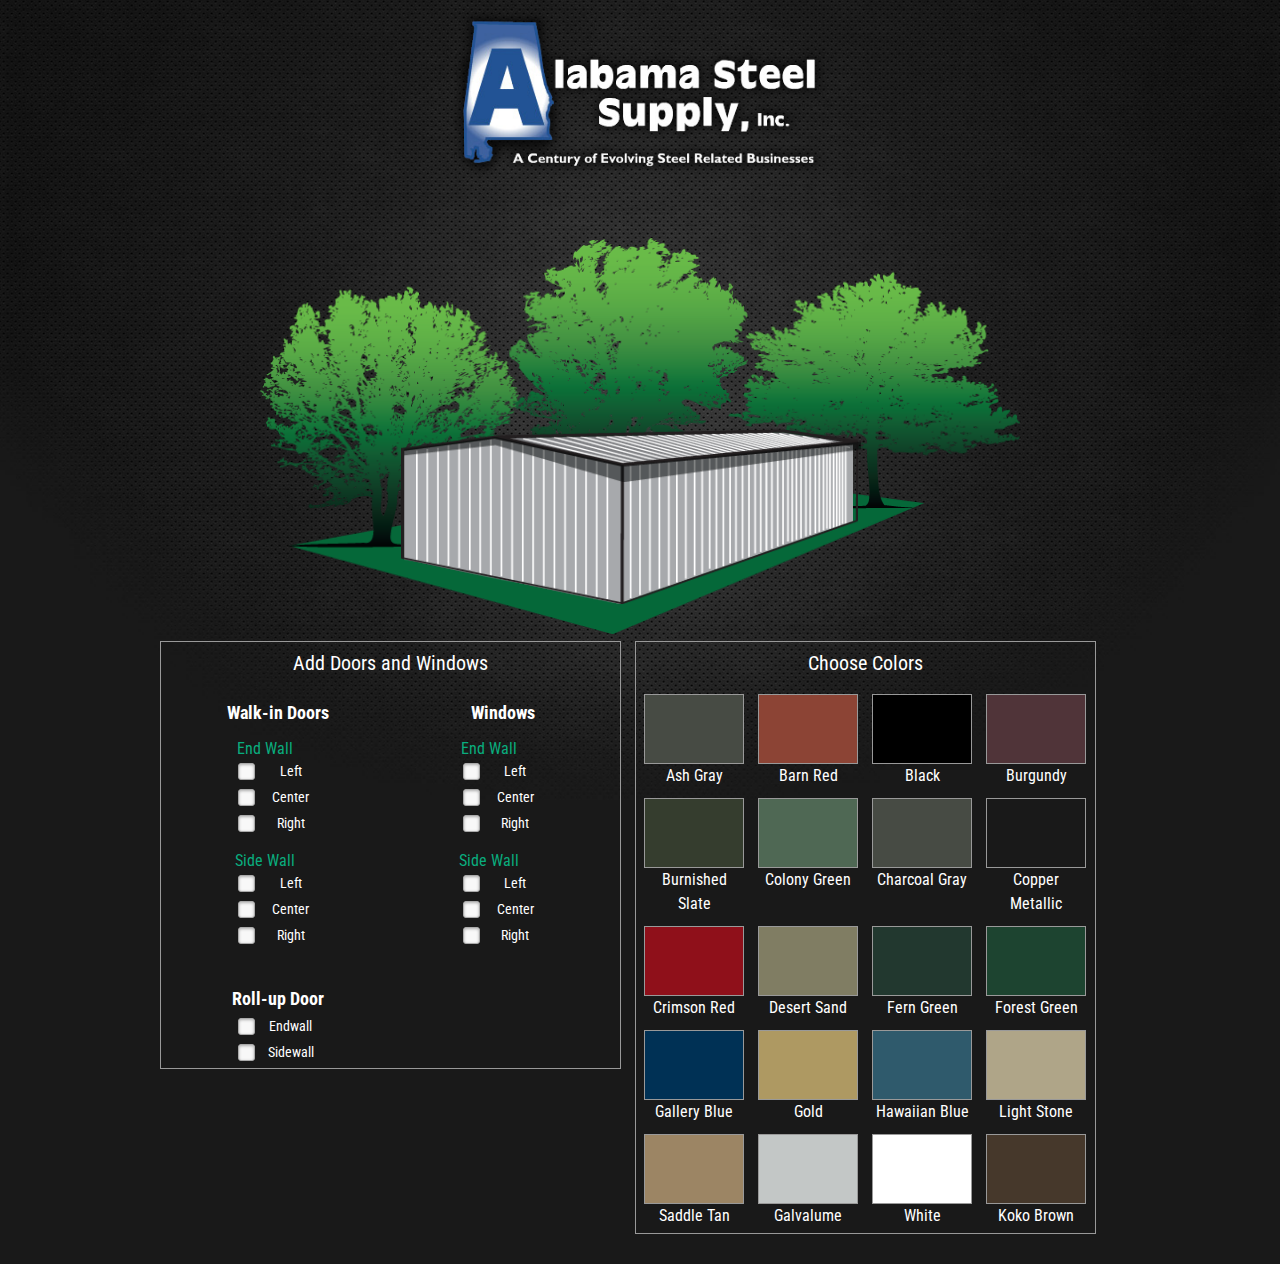
==== index.html @ 77bcf118 "color blocks added" ====
<!DOCTYPE html>
<html>
	<head>
		<meta charset="utf-8">
		<meta http-equiv="X-UA-Compatible" content="IE=edge">
		<title>Alabama Steel - Build Your Own</title>
		<meta name="description" content="">
		<meta name="viewport" content="width=device-width, initial-scale=1">
		<link rel="stylesheet" href="css/styles.css">
	</head>
	<body>

		<!-- Content -->
		<div class="al-steel-container">
			<div class="logo-lockup">
				<img src="img/al-steel-logo-trans.png"/>
			</div>
			<div class="building-container">
				<div class="forest-bg"><img src="img/trees_background.png"/></div>
				<div class="shed-box">
					<div class="float-item roof"><img src="img/roof/default-gray.png"/></div>
					<div class="float-item trim"><img src="img/trim/default-black.png"/></div>
					<div class="float-item texture"><img src="img/siding-texture.png"/></div>
					<div class="float-item siding"><img src="img/siding/default-gray.png"/></div>
					<div class="float-item shadow"><img src="img/shadow.png"/></div>
				</div>
				<!-- <div class="clear-fix"></div> -->
			</div>
		</div>
		<div class="options">

			<div class="split50 doors-windows" style="margin-right: 10px;">
				<h2>Add Doors and Windows</h2>

				<div class="split50">
					<h3>Walk-in Doors</h3>					
					<span>End Wall</span>
					<form action="#">
					  <p>
					    <input type="checkbox" id="walkin-end-left" />
					    <label for="walkin-end-left">Left</label>
					  </p>
					  <p>
					    <input type="checkbox" id="walkin-end-center" />
					    <label for="walkin-end-center">Center</label>
					  </p>
					  <p>
					    <input type="checkbox" id="walkin-end-right" />
					    <label for="walkin-end-right">Right</label>
					  </p>
					</form>

					<span>Side Wall</span>
					<form action="#">
					  <p>
					    <input type="checkbox" id="walkin-side-left" />
					    <label for="walkin-side-left">Left</label>
					  </p>
					  <p>
					    <input type="checkbox" id="walkin-side-left" />
					    <label for="walkin-side-left">Center</label>
					  </p>
					  <p>
					    <input type="checkbox" id="walkin-side-left" />
					    <label for="walkin-side-left">Right</label>
					  </p>
					</form>

					<br/>
					<h3>Roll-up Door</h3>
					<form action="#">
					  <p>
					    <input type="checkbox" id="rollup-end" />
					    <label for="rollup-end">Endwall</label>
					  </p>
					  <p>
					    <input type="checkbox" id="rollup-side" />
					    <label for="rollup-side">Sidewall</label>
					  </p>
					</form>
				</div>
				<div class="split50">
					<h3>Windows</h3>
					<span>End Wall</span>
					<form action="#">
					  <p>
					    <input type="checkbox" id="walkin-end-left" />
					    <label for="walkin-end-left">Left</label>
					  </p>
					  <p>
					    <input type="checkbox" id="walkin-end-center" />
					    <label for="walkin-end-center">Center</label>
					  </p>
					  <p>
					    <input type="checkbox" id="walkin-end-right" />
					    <label for="walkin-end-right">Right</label>
					  </p>
					</form>

					<span>Side Wall</span>
					<form action="#">
					  <p>
					    <input type="checkbox" id="walkin-side-left" />
					    <label for="walkin-side-left">Left</label>
					  </p>
					  <p>
					    <input type="checkbox" id="walkin-side-left" />
					    <label for="walkin-side-left">Center</label>
					  </p>
					  <p>
					    <input type="checkbox" id="walkin-side-left" />
					    <label for="walkin-side-left">Right</label>
					  </p>
					</form>
				</div>
			</div>

			<div class="split50 color-options">
				<h2>Choose Colors</h2>
				
				<div class="color-block">
					<div class="color-choice ash-gray"></div>
					<div class="color-title">Ash Gray</div>
				</div>
				<div class="color-block">
					<div class="color-choice barn-red"></div>
					<div class="color-title">Barn Red</div>
				</div>
				<div class="color-block">
					<div class="color-choice black"></div>
					<div class="color-title">Black</div>
				</div>
				<div class="color-block">
					<div class="color-choice burgundy"></div>
					<div class="color-title">Burgundy</div>
				</div>
				<div class="color-block">
					<div class="color-choice burnished-slate"></div>
					<div class="color-title">Burnished Slate</div>
				</div>



				<div class="color-block">
					<div class="color-choice colony-green"></div>
					<div class="color-title">Colony Green</div>
				</div>
				<div class="color-block">
					<div class="color-choice charcoal-gray"></div>
					<div class="color-title">Charcoal Gray</div>
				</div>
				<div class="color-block">
					<div class="color-choice copper"></div>
					<div class="color-title">Copper Metallic</div>
				</div>
				<div class="color-block">
					<div class="color-choice crimson-red"></div>
					<div class="color-title">Crimson Red</div>
				</div>
				<div class="color-block">
					<div class="color-choice desert-sand"></div>
					<div class="color-title">Desert Sand</div>
				</div>



				<div class="color-block">
					<div class="color-choice fern-green"></div>
					<div class="color-title">Fern Green</div>
				</div>
				<div class="color-block">
					<div class="color-choice forest-green"></div>
					<div class="color-title">Forest Green</div>
				</div>
				<div class="color-block">
					<div class="color-choice gallery-blue"></div>
					<div class="color-title">Gallery Blue</div>
				</div>
				<div class="color-block">
					<div class="color-choice gold"></div>
					<div class="color-title">Gold</div>
				</div>
				<div class="color-block">
					<div class="color-choice hawaiian-blue"></div>
					<div class="color-title">Hawaiian Blue</div>
				</div>



				<div class="color-block">
					<div class="color-choice light-stone"></div>
					<div class="color-title">Light Stone</div>
				</div>
				<div class="color-block">
					<div class="color-choice saddle-tan"></div>
					<div class="color-title">Saddle Tan</div>
				</div>
				<div class="color-block">
					<div class="color-choice galvalume"></div>
					<div class="color-title">Galvalume</div>
				</div>
				<div class="color-block">
					<div class="color-choice white"></div>
					<div class="color-title">White</div>
				</div>
				<div class="color-block">
					<div class="color-choice koko"></div>
					<div class="color-title">Koko Brown</div>
				</div>


				<!--img src="img/colors-tmp.png"/-->
			</div>

		</div>

		<!-- Load Scripts -->
		<script src="js/jquery.min.js"></script>
		<script src="js/jquery.easing.1.3.js"></script>
		<script src="js/custom-scripts.js"></script>
	</body>
</html>
---- css/styles.css ----
@charset "UTF-8";
/**
 * $VITAMINS
 * ==========================================================================
 */
/**
 * Vitamin B (Base)
 * --------------------------------------------------------------------------
 */
/**
 * $VARIABLES
 * ==========================================================================
 */
/**
 * Set global border-box? (True/False)
 * --------------------------------------------------------------------------
 * This will apply "*, *:before, *:after { box-sizing: border-box }" in
 * "_scaffolding.scss" if set to true, and is necessary if using Vitamin F.
 */
/**
 * Set global position relative? (True/False)
 * --------------------------------------------------------------------------
 * This will apply "*, *:before, *:after { position: relative }" in
 * "_scaffolding.scss" if set to true.
 */
/**
 * Base type configurations
 * --------------------------------------------------------------------------
 * Base font-size, line-height, and font-family for the project are 
 * defined on <html> in "_scaffolding.scss", based on the variables below.
 *
 * 1. Used as the denominator in calculating the REM of a all other 
 *    font-sizes that are defined using the "font-size" mixin, found in
 *	  "_mixins.scss".
 * 2. Used as a divisor in the same mixin as mentioned in (2) in order to 
 *    calculate the appropriate line-height for those font-sizes.
 */
/* 1 */
/* 2 */
/**
 * Utility font sizes
 * --------------------------------------------------------------------------
 * 1. Applied to "<small>" in "components/_smallprint.scss".
 * 2. Applied to ".lead" class, for slightly larger paragraphs in 
 *    "components/_paragraphs.scss".
 */
@import url(https://fonts.googleapis.com/css?family=Roboto+Condensed:400,700,300);
/* 1 */
/* 2 */
/**
 * Heading font sizes
 * --------------------------------------------------------------------------
 * All headings as well as "<hgroup>" are styled in "components/_headings.scss".
 */
/**
 * Base spacing units
 * --------------------------------------------------------------------------
 * This base spacing unit will be primarily used for bottom margins on most
 * base HTML elements. This is applied in the "components/_shared.scss" file.
 * The half spacing unit is primarily used for margins on floated objects
 * and form fields.
 */
/**
 * Grid variables
 * --------------------------------------------------------------------------
 * Variables relative to the Grid, starting with weather or not you want to
 * make it responsive.
 */
/**
 * Container widths (Sets max content width)
 */
/**
 * Gutter spacing for grid items
 */
/**
 * Breakpoints based on screen size
 */
/**
 * Base UI colors
 * --------------------------------------------------------------------------
 * This $ui-color is simply serving as a placeholder, and is not used.
 * Go ahead and start creating your projects own color pallette to be applied 
 * to your modifier classes.
 */
/**
 * $MIXINS
 * ==========================================================================
 * A handful of some very vital and helpful mixins for Vitamin CSS.
 */
/**
 * Clearfix
 * --------------------------------------------------------------------------
 */
/**
 * Font Size
 * --------------------------------------------------------------------------
 */
/**
 * Headings
 * --------------------------------------------------------------------------
 */
/**
 * Unstyled Lists
 * --------------------------------------------------------------------------
 */
/**
 * Vendor Prefixer
 * --------------------------------------------------------------------------
 */
/**
 * Animation Prefixer
 * --------------------------------------------------------------------------
 */
/**
 * Animation Prefixer
 * --------------------------------------------------------------------------
 */
/**
* Placeholder
* --------------------------------------------------------------------------
*/
/**
* Media Query
* --------------------------------------------------------------------------
*/
/**
 * $NORMALIZE
 * ==========================================================================
 */
/**
 * 1. Set default font family to sans-serif.
 * 2. Prevent iOS text size adjust after orientation change, without disabling
 *    user zoom.
 */
html {
  font-family: sans-serif;
  /* 1 */
  -ms-text-size-adjust: 100%;
  /* 2 */
  -webkit-text-size-adjust: 100%;
  /* 2 */
}

/**
 * Remove default margin.
 */
body {
  margin: 0;
}

/* HTML5 display definitions
   -------------------------------------------------------------------------- */
/**
 * Correct `block` display not defined in IE 8/9.
 */
article,
aside,
details,
figcaption,
figure,
footer,
header,
hgroup,
main,
nav,
section,
summary {
  display: block;
}

/**
 * 1. Correct `inline-block` display not defined in IE 8/9.
 * 2. Normalize vertical alignment of `progress` in Chrome, Firefox, and Opera.
 */
audio,
canvas,
progress,
video {
  display: inline-block;
  /* 1 */
  vertical-align: baseline;
  /* 2 */
}

/**
 * Prevent modern browsers from displaying `audio` without controls.
 * Remove excess height in iOS 5 devices.
 */
audio:not([controls]) {
  display: none;
  height: 0;
}

/**
 * Address `[hidden]` styling not present in IE 8/9.
 * Hide the `template` element in IE, Safari, and Firefox < 22.
 */
[hidden],
template {
  display: none;
}

/* Links
   -------------------------------------------------------------------------- */
/**
 * Remove the gray background color from active links in IE 10.
 */
a {
  background: transparent;
}

/**
 * Improve readability when focused and also mouse hovered in all browsers.
 */
a:active,
a:hover {
  outline: 0;
}

/* Text-level semantics
   -------------------------------------------------------------------------- */
/**
 * Address styling not present in IE 8/9, Safari 5, and Chrome.
 */
abbr[title] {
  border-bottom: 1px dotted;
}

/**
 * Address style set to `bolder` in Firefox 4+, Safari 5, and Chrome.
 */
b,
strong {
  font-weight: bold;
}

/**
 * Address styling not present in Safari 5 and Chrome.
 */
dfn {
  font-style: italic;
}

/**
 * Address variable `h1` font-size and margin within `section` and `article`
 * contexts in Firefox 4+, Safari 5, and Chrome.
 */
h1 {
  font-size: 2em;
  margin: 0.67em 0;
}

/**
 * Address styling not present in IE 8/9.
 */
mark {
  background: #ff0;
  color: #000;
}

/**
 * Address inconsistent and variable font size in all browsers.
 */
small {
  font-size: 80%;
}

/**
 * Prevent `sub` and `sup` affecting `line-height` in all browsers.
 */
sub,
sup {
  font-size: 75%;
  line-height: 0;
  position: relative;
  vertical-align: baseline;
}

sup {
  top: -0.5em;
}

sub {
  bottom: -0.25em;
}

/* Embedded content
   -------------------------------------------------------------------------- */
/**
 * Remove border when inside `a` element in IE 8/9.
 */
img {
  border: 0;
}

/**
 * Correct overflow displayed oddly in IE 9.
 */
svg:not(:root) {
  overflow: hidden;
}

/* Grouping content
   -------------------------------------------------------------------------- */
/**
 * Address margin not present in IE 8/9 and Safari 5.
 */
figure {
  margin: 1em 40px;
}

/**
 * Address differences between Firefox and other browsers.
 */
hr {
  box-sizing: content-box;
  height: 0;
}

/**
 * Contain overflow in all browsers.
 */
pre {
  overflow: auto;
}

/**
 * Address odd `em`-unit font size rendering in all browsers.
 */
code,
kbd,
pre,
samp {
  font-family: monospace, monospace;
  font-size: 1em;
}

/* Forms
   -------------------------------------------------------------------------- */
/**
 * Known limitation: by default, Chrome and Safari on OS X allow very limited
 * styling of `select`, unless a `border` property is set.
 */
/**
 * 1. Correct color not being inherited.
 *    Known issue: affects color of disabled elements.
 * 2. Correct font properties not being inherited.
 * 3. Address margins set differently in Firefox 4+, Safari 5, and Chrome.
 */
button,
input,
optgroup,
select,
textarea {
  color: inherit;
  /* 1 */
  font: inherit;
  /* 2 */
  margin: 0;
  /* 3 */
}

/**
 * Address `overflow` set to `hidden` in IE 8/9/10.
 */
button {
  overflow: visible;
}

/**
 * Address inconsistent `text-transform` inheritance for `button` and `select`.
 * All other form control elements do not inherit `text-transform` values.
 * Correct `button` style inheritance in Firefox, IE 8+, and Opera
 * Correct `select` style inheritance in Firefox.
 */
button,
select {
  text-transform: none;
}

/**
 * 1. Avoid the WebKit bug in Android 4.0.* where (2) destroys native `audio`
 *    and `video` controls.
 * 2. Correct inability to style clickable `input` types in iOS.
 * 3. Improve usability and consistency of cursor style between image-type
 *    `input` and others.
 */
button,
html input[type="button"],
input[type="reset"],
input[type="submit"] {
  -webkit-appearance: button;
  /* 2 */
  cursor: pointer;
  /* 3 */
}

/**
 * Re-set default cursor for disabled elements.
 */
button[disabled],
html input[disabled] {
  cursor: default;
}

/**
 * Remove inner padding and border in Firefox 4+.
 */
button::-moz-focus-inner,
input::-moz-focus-inner {
  border: 0;
  padding: 0;
}

/**
 * Address Firefox 4+ setting `line-height` on `input` using `!important` in
 * the UA stylesheet.
 */
input {
  line-height: normal;
}

/**
 * It's recommended that you don't attempt to style these elements.
 * Firefox's implementation doesn't respect box-sizing, padding, or width.
 *
 * 1. Address box sizing set to `content-box` in IE 8/9/10.
 * 2. Remove excess padding in IE 8/9/10.
 */
input[type="checkbox"],
input[type="radio"] {
  box-sizing: border-box;
  /* 1 */
  padding: 0;
  /* 2 */
}

/**
 * Fix the cursor style for Chrome's increment/decrement buttons. For certain
 * `font-size` values of the `input`, it causes the cursor style of the
 * decrement button to change from `default` to `text`.
 */
input[type="number"]::-webkit-inner-spin-button,
input[type="number"]::-webkit-outer-spin-button {
  height: auto;
}

/**
 * 1. Address `appearance` set to `searchfield` in Safari 5 and Chrome.
 * 2. Address `box-sizing` set to `border-box` in Safari 5 and Chrome
 *    (include `-moz` to future-proof).
 */
input[type="search"] {
  -webkit-appearance: textfield;
  /* 1 */
  /* 2 */
  box-sizing: content-box;
}

/**
 * Remove inner padding and search cancel button in Safari and Chrome on OS X.
 * Safari (but not Chrome) clips the cancel button when the search input has
 * padding (and `textfield` appearance).
 */
input[type="search"]::-webkit-search-cancel-button,
input[type="search"]::-webkit-search-decoration {
  -webkit-appearance: none;
}

/**
 * Define consistent border, margin, and padding.
 */
fieldset {
  border: 1px solid #c0c0c0;
  margin: 0 2px;
  padding: 0.35em 0.625em 0.75em;
}

/**
 * 1. Correct `color` not being inherited in IE 8/9.
 * 2. Remove padding so people aren't caught out if they zero out fieldsets.
 */
legend {
  border: 0;
  /* 1 */
  padding: 0;
  /* 2 */
}

/**
 * Remove default vertical scrollbar in IE 8/9.
 */
textarea {
  overflow: auto;
}

/**
 * Don't inherit the `font-weight` (applied by a rule above).
 * NOTE: the default cannot safely be changed in Chrome and Safari on OS X.
 */
optgroup {
  font-weight: bold;
}

/* Tables
   -------------------------------------------------------------------------- */
/**
 * Remove most spacing between table cells.
 */
table {
  border-collapse: collapse;
  border-spacing: 0;
}

td,
th {
  padding: 0;
}

/**
 * $RESET
 * ==========================================================================
 * An extended reset beyond normalize that clears more default browser 
 * stylings in order to provide a truely clean slate. I highly recommend 
 * reading through normalize, so you have a good understanding of everything
 * it effects.
 */
/**
 * Shared Reset
 * --------------------------------------------------------------------------
 * Reset margins and paddings on all base html elements, as we define margins
 * ourselves with @base-spacing-unit in the base config file, padding else
 * where as needed.
 */
h1, h2, h3, h4, h5, h6,
p, blockquote, pre,
dl, dd, ol, ul,
form, fieldset, legend,
table, th, td, caption,
hr {
  margin: 0;
  padding: 0;
}

/**
 * Horizontal Rule Reset
 * --------------------------------------------------------------------------
 * Horizontal rules by default are an element with no height, "border-top:#000"
 * and "border-bottom:#fff". We remove the white border for a cleaner "flat"
 * look.
 */
hr {
  border-bottom: none;
}

/**
 * Iframe Reset
 * --------------------------------------------------------------------------
 * Remove default borders on iframe, as it just makes for a
 * cleaner default.
 */
iframe {
  border: 0;
}

/**
 * Fieldset Reset
 * --------------------------------------------------------------------------
 * 1. Ensure it behaves more like a standard block element.
 * 2. Remove border for a cleaner defualt.
 */
fieldset {
  min-width: 0;
  /* 1 */
  border: 0;
  /* 2 */
}

/**
 * Suppress the focus outline on links that cannot be accessed via keyboard.
 * This prevents an unwanted focus outline from appearing around elements that
 * might still respond to pointer events.
 */
[tabindex="-1"]:focus {
  outline: none !important;
}

/**
 * $SCAFFOLDING
 * ==========================================================================
 * Here are any base styles added to all elements (*), <html> or <body>.
 * If adding a background image or color to the body, I'd suggest doing
 * that here as well.
 */
html {
  font: 1em/1.5 sans-serif;
  overflow-y: scroll;
  min-height: 100%;
}

body {
  /* Body Styles */
}

*, *:before, *:after {
  -ms-box-sizing: border-box;
  -o-box-sizing: border-box;
  box-sizing: border-box;
}

*, *:before, *:after {
  position: relative;
}

/**
 * Vitamin E (Elements)
 * --------------------------------------------------------------------------
 */
/**
 * $BUTTONS
 * ==========================================================================
 * The button classes are best applied to links, buttons, and submit inputs.
 * These components can be used in forms, as calls to action, or as part of the
 * general UI.
 *
 *	Recommended use:
 *
 *	<a class="button [button--modifier]" role="button" href="[url]">Button text</a>
 *	<button class="button [button--modifier]" type="submit">Button text</button>
 *	<input class="button [button--modifier]" type="submit" value="Button text">
 */
/**
 * Base Button
 * --------------------------------------------------------------------------
 * This boilerplate button class provides somewhat of a reset, so that
 * the ".button" class can look the same on links, buttons, and submit inputs.
 * It also serves as some very base styling. This shouldn't need any changes.
 * Instead, one should build off this boilerplate button with style modifiers
 * like shown in the above examples.
 */
.button {
  display: inline-block;
  border: none;
  margin: 0;
  white-space: nowrap;
  font-family: inherit;
  line-height: normal;
  text-decoration: none;
  text-align: center;
  vertical-align: middle;
  cursor: pointer;
  -webkit-user-select: none;
  -moz-user-select: none;
  -ms-user-select: none;
  -o-user-select: none;
  user-select: none;
  /* UI States */
}
.button:hover, .button:active, .button:focus {
  text-decoration: none;
  outline: none;
}
.button:-moz-focus-inner {
  border: 0;
  padding: 0;
}
.button:disabled, .button.disabled {
  cursor: default;
}

/**
 * Button Sizes
 * --------------------------------------------------------------------------
 * Place your button size modifiers here. Below are a few examples of some
 * modifiers that I use, but feel free to delete these and create your own.
 * Notice, I redifine the ".button" class giving it a default sizing.
 */
.button {
  font-size: 16px;
  padding: 12px 48px;
}

/**
* Button Functions
* --------------------------------------------------------------------------
* Place styles in the same fashion as button sizes here for various button
* functions. Such as ".button--success" or ".button--error".
*/
/**
* Button Aesthetics
* --------------------------------------------------------------------------
* Place styles in the same fashion as button sizes here for various generic
* button styles, of which might include base ui colors you set in the base
* "_variables.scss" file. Again, below is a common way I would go about it, but
* feel free to delete this and create your own. Notice, I redifine the 
* ".button" class giving it a default aesthetics.
*/
.button {
  background-color: #B4D455;
}

/**
 * $FIGURE
 * --------------------------------------------------------------------------
 * Needs testing... Not done.
 */
figure {
  clear: both;
}
figure img, figure embed, figure iframe {
  display: block;
  margin: auto;
  max-width: 100%;
}
figure figcaption {
  width: 100%;
  font-size: 12px;
  font-size: 0.75rem;
  line-height: 2;
  text-align: center;
  margin-top: 12px;
}

.figure--left {
  float: left;
  margin-right: 24px;
  margin-bottom: 24px;
}

.figure--right {
  float: right;
  margin-bottom: 24px;
  margin-left: 24px;
}

.figure--split-caption-left > * {
  float: right;
}
.figure--split-caption-left img, .figure--split-caption-left embed, .figure--split-caption-left iframe {
  width: 70%;
}
.figure--split-caption-left figcaption {
  width: 30%;
  padding-right: 12px;
}

.figure--split-caption-right > * {
  float: left;
}
.figure--split-caption-right img, .figure--split-caption-right embed, .figure--split-caption-right iframe {
  width: 70%;
}
.figure--split-caption-right figcaption {
  width: 30%;
  padding-right: 12px;
}

/**
 * $CODE
 * ==========================================================================
 */
/**
 * Pre Wrap
 * --------------------------------------------------------------------------
 * Use the <pre> tag to wrap your code in as a block. Alter this to your needs.
 * Also, Use an explicit font stack to ensure browsers render correct
 * `line-height`.
 */
pre {
  overflow: auto;
  /* Add your paddings and background color */
}
pre:mark {
  background: none;
  border-bottom: 1px solid;
  color: inherit;
}

/**
 * Base Code
 * --------------------------------------------------------------------------
 *	Base styles for the <code> element.
 */
/**
 * Code Comments
 * --------------------------------------------------------------------------
 * Apply comments inside your code like so...
 *	
 *	<code>&lt;/div&gt;<span class=code-comment>&lt;!-- /wrapper --&gt;</span></code>
 *
 */
.code-comment {
  opacity: 0.75;
  filter: alpha(opacity=75);
}

/**
 * $FORMS
 * ==========================================================================
 * For forms we supply a base class structure, and a very minimal amount of
 * layout styling. For a greater ability to manipulate the way your forms
 * layout, including fluid inline forms, check out Vitamin A (Arrange).
 */
/**
 * Form Scaffolding
 * --------------------------------------------------------------------------
 * These are some base styles and resets on input type to allow for cleaner
 * consistant styling on modifier classes.
 */
.form {
  /* Custom Form Styles */
}

.form__item {
  margin-bottom: 12px;
  margin-bottom: 0.75rem;
}

/**
 * Form Control
 * --------------------------------------------------------------------------
 * The form control class is the base class that drives the styling on 90% of
 * of form elements, and should be applied directly to inputs, textareas, and
 * selects. See the example of usage below...
 *
 *	<div class="form__item">
 *      <label>
 *          <strong>Name</strong>
 *          <input class="form-control" id="name" placeholder="Name">
 *      </label>
 *  </div>
 *
 */
.form-control {
  /* Base and Resets */
  display: block;
  width: 100%;
  outline: none;
  line-height: normal;
  /* Form Element Aesthetics Here */
}

/**
 * Form Type
 * --------------------------------------------------------------------------
 * Modify styling of verious type elements here. Currently we have set labels
 * and legends to behave more like headers.
 */
label,
legend {
  display: block;
  width: 100%;
}

/**
 * Misc Resets
 * --------------------------------------------------------------------------
 * These are some miscellaneous resets that may not have the form-control class
 * applied to them.
 *
 * 1. Removes firefox select dropdown arrow. 
 * 2. Display block for content form flow, and making sure labels stack over inputs.
 * 3. Position radios and checkboxes better.
 */
select {
  /* 1 */
  -webkit-appearance: none;
  -moz-appearance: none;
  -ms-appearance: none;
  -o-appearance: none;
  appearance: none;
  text-indent: 0.01px;
  text-overflow: '';
}

input[type="file"],
input[type="range"] {
  /* 2 */
  display: block;
}

input[type="range"] {
  /* 2 */
  width: 100%;
}

input[type="radio"],
input[type="checkbox"] {
  /* 3 */
  margin: 4px 0 0;
  margin-top: 1px \9;
  line-height: normal;
}

/**
 * $HEADINGS
 * ==========================================================================
 */
/**
 * Heading Sizes
 * --------------------------------------------------------------------------
 * Here we are using the font-size mixin to not only set the appropriate REM
 * font size based on the PX size provided in the config file, but also to 
 * achieve the appropriate line-height. See "_mixins.scss" for a better look.
 */
h1, .h1 {
  font-size: 36px;
  font-size: 2.25rem;
  line-height: 1.33333;
}

h2, .h2 {
  font-size: 30px;
  font-size: 1.875rem;
  line-height: 1.6;
}

h3, .h3 {
  font-size: 24px;
  font-size: 1.5rem;
  line-height: 1;
}

h4, .h4 {
  font-size: 20px;
  font-size: 1.25rem;
  line-height: 1.2;
}

h5, .h5 {
  font-size: 16px;
  font-size: 1rem;
  line-height: 1.5;
}

h6, .h6 {
  font-size: 14px;
  font-size: 0.875rem;
  line-height: 1.71429;
}

/**
 * Heading Groups
 * --------------------------------------------------------------------------
 * Here, we remove heading margins when inside a header group so they stack
 * nicely. The heading group contains its' own margin, which is set in the
 * shared file. 
 *
 * Note: We are using the headings mixin to select all headers in one swoop.
 */
hgroup h1, hgroup .hgroup h1, .hgroup hgroup h1, hgroup h2, hgroup .hgroup h2, .hgroup hgroup h2, hgroup h3, hgroup .hgroup h3, .hgroup hgroup h3, hgroup h4, hgroup .hgroup h4, .hgroup hgroup h4, hgroup h5, hgroup .hgroup h5, .hgroup hgroup h5, hgroup h6, hgroup .hgroup h6, .hgroup hgroup h6, .hgroup h1, .hgroup h2, .hgroup h3, .hgroup h4, .hgroup h5, .hgroup h6 {
  margin-bottom: 0;
}

/**
 * $ICONS
 * ==========================================================================
 * Define your icon font families here, and define whatever classes hook them in.
 */
/**
 * $IMAGES
 * ==========================================================================
 */
/**
 * Fluid Images
 * --------------------------------------------------------------------------
 * 1. Default images to be fluid in width.
 * 2. Non-fluid images if you specify `width` and/or `height` attributes.
 */
img {
  max-width: 100%;
  /* 1 */
}

img[width],
img[height] {
  max-width: none;
  /* 2 */
}

/**
 * Image Aesthetics
 * --------------------------------------------------------------------------
 * Place any image modifier classes here that might change the aethetics of
 * and image.
 * IE. an ".img--round" class that adds a border-radius.
 */
/**
 * Image Floating
 * --------------------------------------------------------------------------
 * Float images right, left, or center with the below classes.
 */
.img--right {
  float: right;
  margin-bottom: 24px;
  margin-left: 24px;
}

.img--left {
  float: left;
  margin-right: 24px;
  margin-bottom: 24px;
}

.img--center {
  display: block;
  margin-right: auto;
  margin-bottom: 24px;
  margin-left: auto;
}

/**
 * $LINKS
 * --------------------------------------------------------------------------
 * Set styling to your basic anchors below. By default we have removed the
 * underline text decoration for a cleaner default.
 */
a {
  text-decoration: none;
}

/**
 * $LISTS
 * ==========================================================================
 */
/**
 * Set left margin on lists.
 */
ul, ol, dd {
  margin-left: 24px;
  margin-left: 1.5rem;
}

/**
 * Remove vertical spacing from nested lists.
 */
li > ul,
li > ol, li:last-child {
  margin-bottom: 0;
}

/**
 * Simple utility class (list reset) to add when you want an unstyled list.
 *
 * I would reccomend adding the mixin to any unique modules you are building, 
 * rather than adding the utility class to your markup. Notice with this mixin,
 * setting $margin-bottom to true will keep the usual bottom margin. If taking 
 * a list outside the usual content flow, you can set this to false for an 
 * extended reset.
 */
.lr {
  list-style: none;
  margin-left: 0;
}

/**
 * $PARAGRAPHS
 * ==========================================================================
 * The paragraph styles are set entirely through inheriting base styles set
 * on the HTML element in the scaffolding file and the margin applied in
 * the shared file. As such, this file is primarily for paragraph modifiers.
 */
/**
 * Paragraph Lead
 * --------------------------------------------------------------------------
 * A paragraph modifier class for a slightly larger font-size, usually used
 * on the first paragraph of a section.
 */
.lead {
  font-size: 20px;
  font-size: 1.25rem;
  line-height: 1.2;
}

/**
 * $QUOTES
 * ==========================================================================
 */
/**
 *
   <blockquote>
       <p>Insanity: doing the same thing over and over again and expecting
       different results.</p>
       <b class=source>Albert Einstein</b>
   </blockquote>
 *
 */
blockquote {
  /**
   * .4em is roughly equal to the width of the opening “ that we wish to hang.
   */
  text-indent: -0.41em;
  margin-left: 0.41em;
}
blockquote p:last-of-type {
  margin-bottom: 0;
}

.source {
  display: block;
  text-indent: 0;
}
.source:before {
  content: "\2014";
}

/**
 * $RULES
 * ==========================================================================
 */
/**
 * Base Horizontal Rule
 * --------------------------------------------------------------------------
 * 1. Set base margin minus 1px to counter borders (Normally this would be 2px,
 *    but we've removed the usual bottom border in the "base/_reset.scss" file).
 * 2. Center rule, in the case a modifier or utility class reduces the width.
 */
hr {
  margin-bottom: 23px;
  /* 1 */
  margin-bottom: 1.4375rem;
  /* 1 */
  margin-left: auto;
  /* 2 */
  margin-right: auto;
  /* 2 */
}

/**
 * $SHARED
 * ==========================================================================
 * Below are a handful of styles applied to many core content elements.
 */
/**
 * Bottom Margins (Vertical Spacing)
 * --------------------------------------------------------------------------
 * Set a new global bottom margin to key content elements to achieve the ideal
 * vertical rythm.
 */
h1, h2, h3, h4, h5, h6, hgroup,
ul, ol, dl,
blockquote, p, address,
table,
fieldset, figure,
pre,
.h1, .h2, .h3, .h4, .h5, .h6, .hgroup {
  margin-bottom: 24px;
  margin-bottom: 1.5rem;
}

/**
 * $SMALLPRINT
 * ==========================================================================
 */
small,
.small {
  font-size: 12px;
  font-size: 0.75rem;
  line-height: 2;
}

/**
 * $TABLES
 * ==========================================================================
 * We have a lot at our disposal for making very complex table constructs, e.g.:
 *
 *	<table class="table--bordered  table--striped  table--data">
 *	   <colgroup>
 *	       <col class=t10>
 *	       <col class=t10>
 *	       <col class=t10>
 *	       <col>
 *	   </colgroup>
 *	   <thead>
 *	       <tr>
 *	           <th colspan=3>Foo</th>
 *	           <th>Bar</th>
 *	       </tr>
 *	       <tr>
 *	           <th>Lorem</th>
 *	           <th>Ipsum</th>
 *	           <th class=numerical>Dolor</th>
 *	           <th>Sit</th>
 *	       </tr>
 *	   </thead>
 *	   <tbody>
 *	       <tr>
 *	           <th rowspan=3>Sit</th>
 *	           <td>Dolor</td>
 *	           <td class=numerical>03.788</td>
 *	           <td>Lorem</td>
 *	       </tr>
 *	       <tr>
 *	           <td>Dolor</td>
 *	           <td class=numerical>32.210</td>
 *	           <td>Lorem</td>
 *	       </tr>
 *	       <tr>
 *	           <td>Dolor</td>
 *	           <td class=numerical>47.797</td>
 *	           <td>Lorem</td>
 *	       </tr>
 *	       <tr>
 *	           <th rowspan=2>Sit</th>
 *	           <td>Dolor</td>
 *	           <td class=numerical>09.640</td>
 *	           <td>Lorem</td>
 *	       </tr>
 *	       <tr>
 *	           <td>Dolor</td>
 *	           <td class=numerical>12.117</td>
 *	           <td>Lorem</td>
 *	       </tr>
 *	   </tbody>
 *	</table>
 *
 */
table {
  width: 100%;
}

th,
td {
  padding: 6px;
  text-align: left;
}
@media screen and (min-width: 480px) {
  th,
  td {
    padding: 12px;
  }
}

/**
 * Cell alignment
 * --------------------------------------------------------------------------
 */
[colspan] {
  text-align: center;
}

[colspan="1"] {
  text-align: left;
}

[rowspan] {
  vertical-align: middle;
}

[rowspan="1"] {
  vertical-align: top;
}

.numerical {
  text-align: right;
}

/**
 * In the HTML above we see several `col` elements with classes whose numbers
 * represent a percentage width for that column. We leave one column free of a
 * class so that column can soak up the effects of any accidental breakage in
 * the table.
 */
.t5 {
  width: 5%;
}

.t10 {
  width: 10%;
}

.t12 {
  width: 12.5%;
}

/* 1/8 */
.t15 {
  width: 15%;
}

.t20 {
  width: 20%;
}

.t25 {
  width: 25%;
}

/* 1/4 */
.t30 {
  width: 30%;
}

.t33 {
  width: 33.333%;
}

/* 1/3 */
.t35 {
  width: 35%;
}

.t37 {
  width: 37.5%;
}

/* 3/8 */
.t40 {
  width: 40%;
}

.t45 {
  width: 45%;
}

.t50 {
  width: 50%;
}

/* 1/2 */
.t55 {
  width: 55%;
}

.t60 {
  width: 60%;
}

.t62 {
  width: 62.5%;
}

/* 5/8 */
.t65 {
  width: 65%;
}

.t66 {
  width: 66.666%;
}

/* 2/3 */
.t70 {
  width: 70%;
}

.t75 {
  width: 75%;
}

/* 3/4*/
.t80 {
  width: 80%;
}

.t85 {
  width: 85%;
}

.t87 {
  width: 87.5%;
}

/* 7/8 */
.t90 {
  width: 90%;
}

.t95 {
  width: 95%;
}

/**
 * Bordered Tables
 * --------------------------------------------------------------------------
 */
.table--bordered th,
.table--bordered td {
  border: 1px solid;
}
.table--bordered th:empty,
.table--bordered td:empty {
  border: none;
}
.table--bordered thead tr:last-child th {
  border-bottom-width: 2px;
}
.table--bordered tbody tr th:last-of-type {
  border-right-width: 2px;
}

/**
 * Striped Tables
 * --------------------------------------------------------------------------
 */
.table--striped tbody tr:nth-of-type(odd) {
  background-color: #ffc;
  /* Override this color in your theme stylesheet */
}

/**
 * Data Tables
 * --------------------------------------------------------------------------
 */
.table--data {
  font: 12px/1.5 sans-serif;
}

/**
 * Vitamin U (Utilities)
 * --------------------------------------------------------------------------
 */
/**
 * $GRID
 * ==========================================================================
 */
.container {
  box-sizing: content-box;
  max-width: 960px;
  margin: 0 auto;
  padding: 0 20px;
}
@media only screen and (max-width: 1024px) {
  .container {
    width: 768px;
  }
}
@media only screen and (max-width: 768px) {
  .container {
    width: 100%;
  }
}

.grid {
  display: block;
  margin: 0 auto;
  font-size: 0;
  margin-left: -20px;
}
.grid .grid {
  padding: 0;
}
.grid.grid--gutterless {
  padding-left: 10px;
  margin-left: 0;
}
.grid.grid--gutterless .grid__item {
  padding: 0;
}

.grid__item {
  display: inline-block;
  font-size: 1rem;
  margin: 0;
  padding-left: 20px;
  text-align: left;
  vertical-align: top;
}

.grid--block {
  margin-bottom: 20px;
}

/**
 * $WIDTHS
 * ==========================================================================
 * Sizes in human readable format. These are used in conjunction with other
 * objects and abstractions, most commonly the grid system.
 *
 * We have a mixin to generate our widths and their breakpoint-specific
 * variations.
 */
.span-12 {
  width: 100%;
}

.span-11 {
  width: 91.666667%;
}

.span-10 {
  width: 83.333333%;
}

.span-9 {
  width: 75%;
}

.span-8 {
  width: 66.666667%;
}

.span-7 {
  width: 58.333333%;
}

.span-6 {
  width: 50%;
}

.span-5 {
  width: 41.666667%;
}

.span-4 {
  width: 33.333333%;
}

.span-3 {
  width: 25%;
}

.span-2 {
  width: 16.666667%;
}

.span-1 {
  width: 8.3333333%;
}

/**
 * If you have set responsive to true in "arrange/_config.scss" then you now have
 * access to these classes. You can define at which breakpoint you’d like an
 * element to be a certain size, e.g.:
 *
 * `<div class="grid__item  one-quarter  lap-one-half  palm-one-whole"> ... </div>`
 *
 * This would create a "div" that, at "desktop" sizes, takes up a quarter of the
 * horizontal space, a half of that space at "tablet" sizes, and goes full width
 * at "mobile" sizes.
 */
@media only screen and (max-width: 768px) {
  .palm-span-12 {
    width: 100%;
  }

  .palm-span-11 {
    width: 91.666667%;
  }

  .palm-span-10 {
    width: 83.333333%;
  }

  .palm-span-9 {
    width: 75%;
  }

  .palm-span-8 {
    width: 66.666667%;
  }

  .palm-span-7 {
    width: 58.333333%;
  }

  .palm-span-6 {
    width: 50%;
  }

  .palm-span-5 {
    width: 41.666667%;
  }

  .palm-span-4 {
    width: 33.333333%;
  }

  .palm-span-3 {
    width: 25%;
  }

  .palm-span-2 {
    width: 16.666667%;
  }

  .palm-span-1 {
    width: 8.3333333%;
  }
}
@media only screen and (max-width: 1024px) {
  .lap-span-12 {
    width: 100%;
  }

  .lap-span-11 {
    width: 91.666667%;
  }

  .lap-span-10 {
    width: 83.333333%;
  }

  .lap-span-9 {
    width: 75%;
  }

  .lap-span-8 {
    width: 66.666667%;
  }

  .lap-span-7 {
    width: 58.333333%;
  }

  .lap-span-6 {
    width: 50%;
  }

  .lap-span-5 {
    width: 41.666667%;
  }

  .lap-span-4 {
    width: 33.333333%;
  }

  .lap-span-3 {
    width: 25%;
  }

  .lap-span-2 {
    width: 16.666667%;
  }

  .lap-span-1 {
    width: 8.3333333%;
  }
}
@media only screen and (min-width: 1024px) {
  .desk-span-12 {
    width: 100%;
  }

  .desk-span-11 {
    width: 91.666667%;
  }

  .desk-span-10 {
    width: 83.333333%;
  }

  .desk-span-9 {
    width: 75%;
  }

  .desk-span-8 {
    width: 66.666667%;
  }

  .desk-span-7 {
    width: 58.333333%;
  }

  .desk-span-6 {
    width: 50%;
  }

  .desk-span-5 {
    width: 41.666667%;
  }

  .desk-span-4 {
    width: 33.333333%;
  }

  .desk-span-3 {
    width: 25%;
  }

  .desk-span-2 {
    width: 16.666667%;
  }

  .desk-span-1 {
    width: 8.3333333%;
  }
}
/**
 * Vitamin M (Modules)
 * --------------------------------------------------------------------------
 */
/**
 * $MASTHEAD
 * ==========================================================================
 * Masthead is used as the top section on pages, typically containing the 
 * page title.
 */
/**
 * $NAVBAR
 * ==========================================================================
 * This is the main navbar shown at the top of the page.
 */
/**
 * $INTERLUDE
 * ==========================================================================
 * This is a typically a break in the content where useful information is
 * placed.
 */
/**
 * Vitamin L (Layouts)
 * --------------------------------------------------------------------------
 */
/**
 * $HOME
 * ==========================================================================
 * This is a placeholder and example for a view.
 */
* {
  -webkit-transition: all 0.2s ease;
  -moz-transition: all 0.2s ease;
  -ms-transition: all 0.2s ease;
  -o-transition: all 0.2s ease;
}

body {
  font-family: 'Roboto Condensed', sans-serif;
  background-color: #191919;
  background-image: url("../img/al-steel-bg1.jpg");
  background-size: 100%;
  background-attachment: fixed;
  background-repeat: no-repeat;
}

.al-steel-container {
  width: 75%;
  margin: auto;
  text-align: center;
  max-width: 100%;
  padding: 0;
  font-family: 'Roboto Condensed', sans-serif;
  max-width: 845px;
  min-width: 845px;
}
.al-steel-container .logo-lockup {
  width: 400px;
  margin: auto;
}
.al-steel-container .logo-lockup img {
  width: 100%;
}
.al-steel-container .building-container {
  width: 90%;
  margin: auto;
  margin-top: 35px;
}
.al-steel-container .building-container .shed-box {
  width: 100%;
  height: auto;
  position: absolute;
  top: 190px;
  text-align: center;
  max-width: 790px;
  margin-left: -29%;
}
.al-steel-container .building-container .forest-bg {
  position: relative;
  display: inline-block;
  margin: auto;
  z-index: 10;
}
.al-steel-container .building-container .float-item {
  position: absolute;
  margin: auto;
  display: inline-block;
}
.al-steel-container .building-container .trim {
  z-index: 50;
  margin-left: -18px;
  width: 60%;
}
.al-steel-container .building-container .texture {
  margin-left: -3px;
  z-index: 40;
  width: 57%;
  top: 4px;
}
.al-steel-container .building-container .siding {
  top: 10px;
  margin-left: -15px;
  z-index: 10;
  max-width: 468px;
  width: 59%;
}
.al-steel-container .building-container .roof {
  margin-left: 65px;
  z-index: 10;
  width: 48%;
  top: 3px;
}
.al-steel-container .building-container .shadow {
  margin-left: -15px;
  z-index: 60;
  width: 60%;
  top: 9px;
}
.al-steel-container .clear-fix {
  clear: both;
}

.options {
  width: 75%;
  margin: auto;
  color: white;
  margin-bottom: 30px;
  /* checkbox aspect */
  /* checked mark aspect */
  /* checked mark aspect changes */
  /* disabled checkbox */
  /* accessibility */
  /* hover style just for information */
  /* Useless styles, just for demo design */
}
.options h2 {
  color: #fff;
  font-size: 20px;
}
.options h3 {
  color: white;
  font-size: 18px;
  margin-bottom: 8px;
  margin-top: 15px;
}
.options p {
  margin-bottom: 5px;
  font-size: 14px;
}
.options span {
  color: #09ad7e;
  display: block;
  margin-top: 15px;
  margin-left: -27px;
}
.options .split50 {
  display: inline-block;
  width: 48%;
  border: 1px #999 solid;
  text-align: center;
  vertical-align: top;
}
.options .split50 .split50 {
  border: none;
}
.options .color-options img {
  width: 100%;
}
.options .color-block {
  display: inline-block;
  margin: 5px;
  width: 100px;
  vertical-align: top;
}
.options .color-block .color-choice {
  border: 1px #999 solid;
  min-width: 85px;
  min-height: 70px;
  cursor: pointer;
}
.options .color-block .color-title {
  color: white;
}
.options .color-block .ash-gray {
  background-color: #474b44;
}
.options .color-block .barn-red {
  background-color: #8c4435;
}
.options .color-block .black {
  background-color: #000000;
}
.options .color-block .burgundy {
  background-color: #503439;
}
.options .color-block .burnished-slate {
  background-color: #353d2e;
}
.options .color-block .colony-green {
  background-color: #4f6854;
}
.options .color-block .charcoal-gray {
  background-color: #474b44;
}
.options .color-block .copper-metallic {
  background-color: #8f662a;
}
.options .color-block .crimson-red {
  background-color: #8f101a;
}
.options .color-block .desert-sand {
  background-color: #807d63;
}
.options .color-block .fern-green {
  background-color: #22382f;
}
.options .color-block .forest-green {
  background-color: #1d4430;
}
.options .color-block .gallery-blue {
  background-color: #003155;
}
.options .color-block .gold {
  background-color: #ae9962;
}
.options .color-block .hawaiian-blue {
  background-color: #2f5a6c;
}
.options .color-block .light-stone {
  background-color: #afa588;
}
.options .color-block .saddle-tan {
  background-color: #9c8564;
}
.options .color-block .galvalume {
  background-color: #c3c7c6;
}
.options .color-block .white {
  background-color: #ffffff;
}
.options .color-block .koko {
  background-color: #46382b;
}
.options [type="checkbox"]:not(:checked),
.options [type="checkbox"]:checked {
  position: absolute;
  left: -9999px;
}
.options [type="checkbox"]:not(:checked) + label,
.options [type="checkbox"]:checked + label {
  position: relative;
  padding-left: 25px;
  cursor: pointer;
}
.options [type="checkbox"]:not(:checked) + label:before,
.options [type="checkbox"]:checked + label:before {
  content: '';
  position: absolute;
  left: 0;
  top: 2px;
  width: 17px;
  height: 17px;
  border: 1px solid #aaa;
  background: #f8f8f8;
  border-radius: 3px;
  box-shadow: inset 0 1px 3px rgba(0, 0, 0, 0.3);
}
.options [type="checkbox"]:not(:checked) + label:after,
.options [type="checkbox"]:checked + label:after {
  content: '✔';
  position: absolute;
  top: 3px;
  left: 4px;
  font-size: 18px;
  line-height: 0.8;
  color: #09ad7e;
  transition: all .2s;
}
.options [type="checkbox"]:not(:checked) + label:after {
  opacity: 0;
  -webkit-transform: scale(0);
  -ms-transform: scale(0);
  transform: scale(0);
}
.options [type="checkbox"]:checked + label:after {
  opacity: 1;
  -webkit-transform: scale(1);
  -ms-transform: scale(1);
  transform: scale(1);
}
.options [type="checkbox"]:disabled:not(:checked) + label:before,
.options [type="checkbox"]:disabled:checked + label:before {
  box-shadow: none;
  border-color: #bbb;
  background-color: #ddd;
}
.options [type="checkbox"]:disabled:checked + label:after {
  color: #999;
}
.options [type="checkbox"]:disabled + label {
  color: #aaa;
}
.options [type="checkbox"]:checked:focus + label:before,
.options [type="checkbox"]:not(:checked):focus + label:before {
  border: 1px dotted blue;
}
.options label:hover:before {
  border: 1px solid #4778d9 !important;
}
.options body {
  font-family: "Open sans", "Segoe UI", "Segoe WP", Helvetica, Arial, sans-serif;
  color: #777;
}
.options h1, .options h2 {
  margin-bottom: 5px;
  font-weight: normal;
  text-align: center;
}
.options h2 {
  margin: 5px 0 10px;
}
.options form {
  width: 80px;
  margin: 0 auto;
}
.options .txtcenter {
  margin-top: 4em;
  font-size: .9em;
  text-align: center;
  color: #aaa;
}
.options .copy {
  margin-top: 2em;
}
.options .copy a {
  text-decoration: none;
  color: #4778d9;
}

/**
 * $NAV STYLES
 * ==========================================================================
 */
.nav-box {
  width: 100%;
}
.nav-box a, .nav-box a:link, .nav-box a:visited {
  color: #333333;
  font-weight: 700;
  font-size: 18px;
  letter-spacing: 0.04em;
  display: inline-block;
  padding: 5px 2px 40px 2px;
}
.nav-box a:hover {
  color: #1896d5;
  border-bottom: 4px #1896d5 solid;
}
.nav-box .upper-nav {
  background-color: #1896d5;
  height: 55px;
}
.nav-box .lower-nav {
  background-color: white;
  height: 85px;
}
.nav-box .lower-nav .inner-low-nav {
  width: 80%;
  margin: auto;
  max-height: 86px;
  min-width: 1024px;
}
.nav-box .lower-nav .nav-logo {
  position: relative;
  z-index: 5;
  display: inline-block;
  top: -57px;
}
.nav-box .lower-nav .main-nav-block {
  display: inline-block;
  vertical-align: top;
  float: right;
  position: relative;
  margin-right: 5px;
  height: 80px;
}
.nav-box .lower-nav .main-nav-block ul, .nav-box .lower-nav .main-nav-block li {
  list-style-type: none;
}
.nav-box .lower-nav .main-nav-block li {
  padding: 0 10px 0px 10px;
  position: relative;
  display: inline;
}

/**
 * $SLIDER STYLES
 * ==========================================================================
 */
.slider-container {
  width: 100%;
  height: auto;
  overflow: auto;
}
.slider-container .slider-texture {
  background-image: url("../img/slider-texture.png");
  background-repeat: repeat;
  width: 100%;
  height: 98%;
  position: absolute;
  z-index: 5;
}
.slider-container .slider-image img {
  width: 100%;
}

/*# sourceMappingURL=styles.css.map */
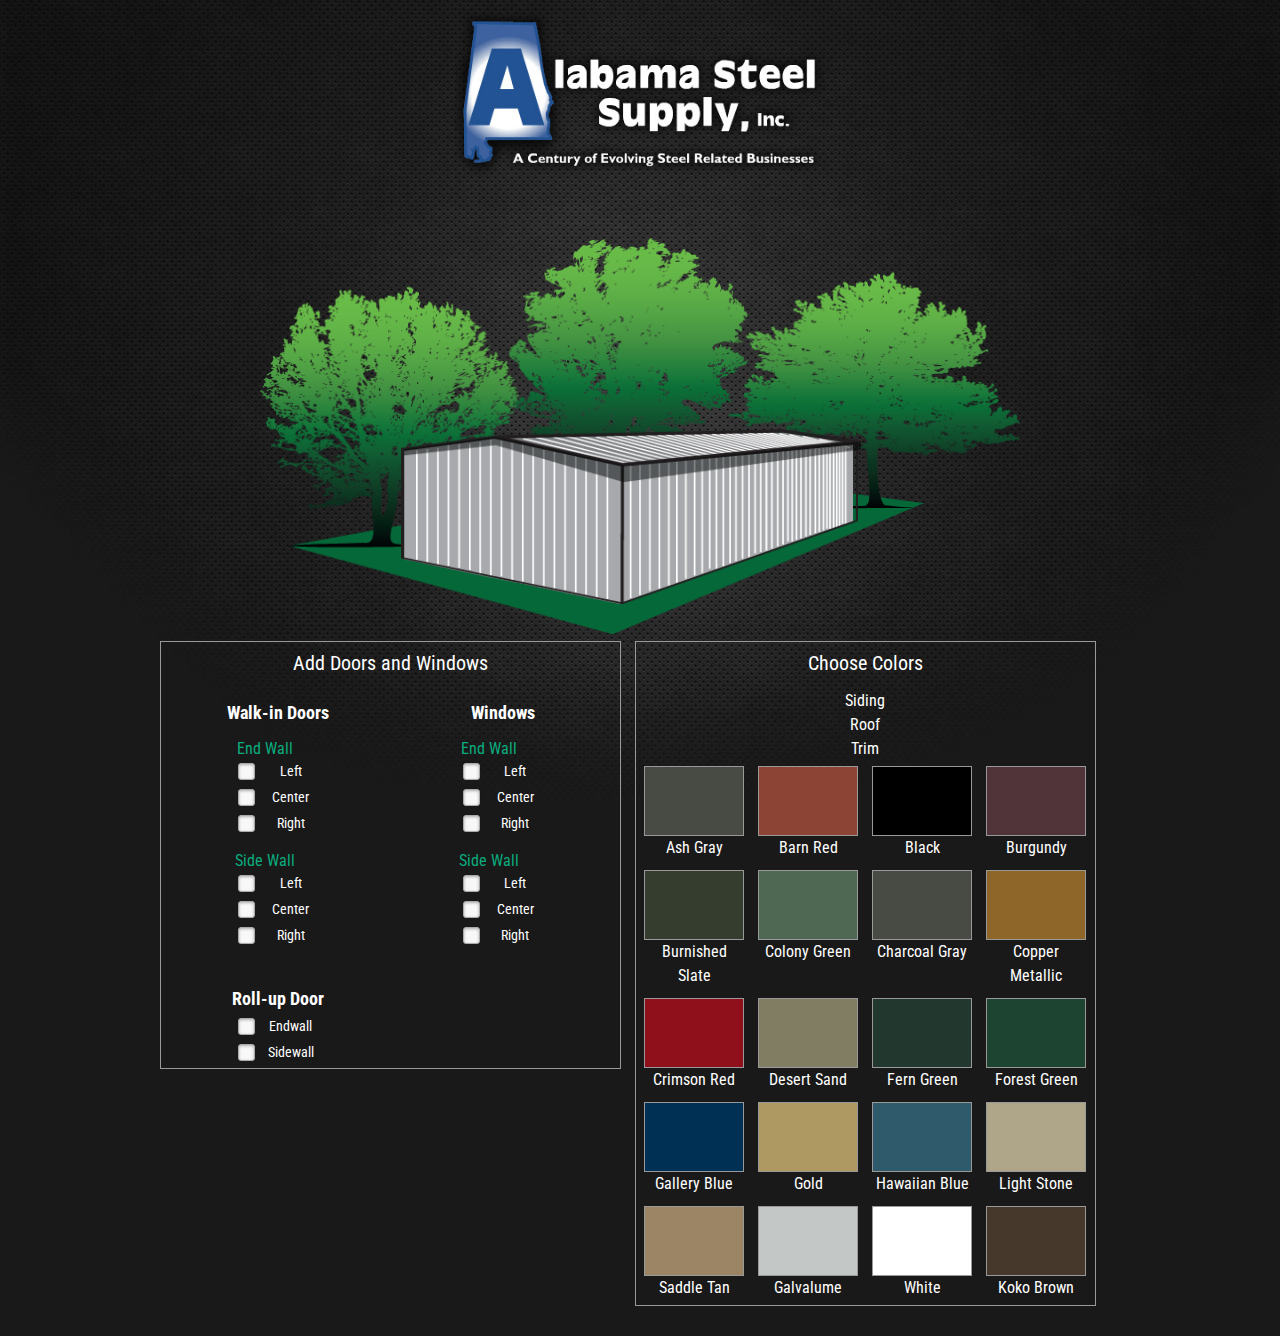
==== commit 54598286: "basic siding change functionality in place" ====
--- a/index.html
+++ b/index.html
@@ -21,7 +21,7 @@
 					<div class="float-item roof"><img src="img/roof/default-gray.png"/></div>
 					<div class="float-item trim"><img src="img/trim/default-black.png"/></div>
 					<div class="float-item texture"><img src="img/siding-texture.png"/></div>
-					<div class="float-item siding"><img src="img/siding/default-gray.png"/></div>
+					<div class="float-item siding"><img id="siding" src="img/siding/default-gray.png"/></div>
 					<div class="float-item shadow"><img src="img/shadow.png"/></div>
 				</div>
 				<!-- <div class="clear-fix"></div> -->
@@ -117,94 +117,96 @@
 
 			<div class="split50 color-options">
 				<h2>Choose Colors</h2>
+
+				<div id="siding-tab" class="color-tab">Siding</div>
+				<div id="siding-tab" class="color-tab">Roof</div>
+				<div id="siding-tab" class="color-tab">Trim</div>
 				
 				<div class="color-block">
-					<div class="color-choice ash-gray"></div>
+					<div class="color-choice" id="ash-gray"></div>
 					<div class="color-title">Ash Gray</div>
 				</div>
 				<div class="color-block">
-					<div class="color-choice barn-red"></div>
+					<div class="color-choice" id="barn-red"></div>
 					<div class="color-title">Barn Red</div>
 				</div>
 				<div class="color-block">
-					<div class="color-choice black"></div>
+					<div class="color-choice" id="black"></div>
 					<div class="color-title">Black</div>
 				</div>
 				<div class="color-block">
-					<div class="color-choice burgundy"></div>
+					<div class="color-choice" id="burgundy"></div>
 					<div class="color-title">Burgundy</div>
 				</div>
 				<div class="color-block">
-					<div class="color-choice burnished-slate"></div>
+					<div class="color-choice" id="burnished-slate"></div>
 					<div class="color-title">Burnished Slate</div>
 				</div>
 
 
 
 				<div class="color-block">
-					<div class="color-choice colony-green"></div>
+					<div class="color-choice" id="colony-green"></div>
 					<div class="color-title">Colony Green</div>
 				</div>
 				<div class="color-block">
-					<div class="color-choice charcoal-gray"></div>
+					<div class="color-choice" id="charcoal-gray"></div>
 					<div class="color-title">Charcoal Gray</div>
 				</div>
 				<div class="color-block">
-					<div class="color-choice copper"></div>
+					<div class="color-choice" id="copper"></div>
 					<div class="color-title">Copper Metallic</div>
 				</div>
 				<div class="color-block">
-					<div class="color-choice crimson-red"></div>
+					<div class="color-choice" id="crimson-red"></div>
 					<div class="color-title">Crimson Red</div>
 				</div>
 				<div class="color-block">
-					<div class="color-choice desert-sand"></div>
+					<div class="color-choice" id="desert-sand"></div>
 					<div class="color-title">Desert Sand</div>
 				</div>
 
 
-
-				<div class="color-block">
-					<div class="color-choice fern-green"></div>
+				<div class="color-block">
+					<div class="color-choice" id="fern-green"></div>
 					<div class="color-title">Fern Green</div>
 				</div>
 				<div class="color-block">
-					<div class="color-choice forest-green"></div>
+					<div class="color-choice" id="forest-green"></div>
 					<div class="color-title">Forest Green</div>
 				</div>
 				<div class="color-block">
-					<div class="color-choice gallery-blue"></div>
+					<div class="color-choice" id="gallery-blue"></div>
 					<div class="color-title">Gallery Blue</div>
 				</div>
 				<div class="color-block">
-					<div class="color-choice gold"></div>
+					<div class="color-choice" id="gold"></div>
 					<div class="color-title">Gold</div>
 				</div>
 				<div class="color-block">
-					<div class="color-choice hawaiian-blue"></div>
+					<div class="color-choice" id="hawaiian-blue"></div>
 					<div class="color-title">Hawaiian Blue</div>
 				</div>
 
 
-
-				<div class="color-block">
-					<div class="color-choice light-stone"></div>
+				<div class="color-block">
+					<div class="color-choice" id="light-stone"></div>
 					<div class="color-title">Light Stone</div>
 				</div>
 				<div class="color-block">
-					<div class="color-choice saddle-tan"></div>
+					<div class="color-choice" id="saddle-tan"></div>
 					<div class="color-title">Saddle Tan</div>
 				</div>
 				<div class="color-block">
-					<div class="color-choice galvalume"></div>
+					<div class="color-choice" id="galvalume"></div>
 					<div class="color-title">Galvalume</div>
 				</div>
 				<div class="color-block">
-					<div class="color-choice white"></div>
+					<div class="color-choice" id="white"></div>
 					<div class="color-title">White</div>
 				</div>
 				<div class="color-block">
-					<div class="color-choice koko"></div>
+					<div class="color-choice" id="koko"></div>
 					<div class="color-title">Koko Brown</div>
 				</div>
 
@@ -218,5 +220,8 @@
 		<script src="js/jquery.min.js"></script>
 		<script src="js/jquery.easing.1.3.js"></script>
 		<script src="js/custom-scripts.js"></script>
+
+
+
 	</body>
 </html>--- a/css/styles.css
+++ b/css/styles.css
@@ -1859,64 +1859,64 @@
 .options .color-block .color-title {
   color: white;
 }
-.options .color-block .ash-gray {
+.options .color-block #ash-gray {
   background-color: #474b44;
 }
-.options .color-block .barn-red {
+.options .color-block #barn-red {
   background-color: #8c4435;
 }
-.options .color-block .black {
+.options .color-block #black {
   background-color: #000000;
 }
-.options .color-block .burgundy {
+.options .color-block #burgundy {
   background-color: #503439;
 }
-.options .color-block .burnished-slate {
+.options .color-block #burnished-slate {
   background-color: #353d2e;
 }
-.options .color-block .colony-green {
+.options .color-block #colony-green {
   background-color: #4f6854;
 }
-.options .color-block .charcoal-gray {
+.options .color-block #charcoal-gray {
   background-color: #474b44;
 }
-.options .color-block .copper-metallic {
+.options .color-block #copper {
   background-color: #8f662a;
 }
-.options .color-block .crimson-red {
+.options .color-block #crimson-red {
   background-color: #8f101a;
 }
-.options .color-block .desert-sand {
+.options .color-block #desert-sand {
   background-color: #807d63;
 }
-.options .color-block .fern-green {
+.options .color-block #fern-green {
   background-color: #22382f;
 }
-.options .color-block .forest-green {
+.options .color-block #forest-green {
   background-color: #1d4430;
 }
-.options .color-block .gallery-blue {
+.options .color-block #gallery-blue {
   background-color: #003155;
 }
-.options .color-block .gold {
+.options .color-block #gold {
   background-color: #ae9962;
 }
-.options .color-block .hawaiian-blue {
+.options .color-block #hawaiian-blue {
   background-color: #2f5a6c;
 }
-.options .color-block .light-stone {
+.options .color-block #light-stone {
   background-color: #afa588;
 }
-.options .color-block .saddle-tan {
+.options .color-block #saddle-tan {
   background-color: #9c8564;
 }
-.options .color-block .galvalume {
+.options .color-block #galvalume {
   background-color: #c3c7c6;
 }
-.options .color-block .white {
+.options .color-block #white {
   background-color: #ffffff;
 }
-.options .color-block .koko {
+.options .color-block #koko {
   background-color: #46382b;
 }
 .options [type="checkbox"]:not(:checked),
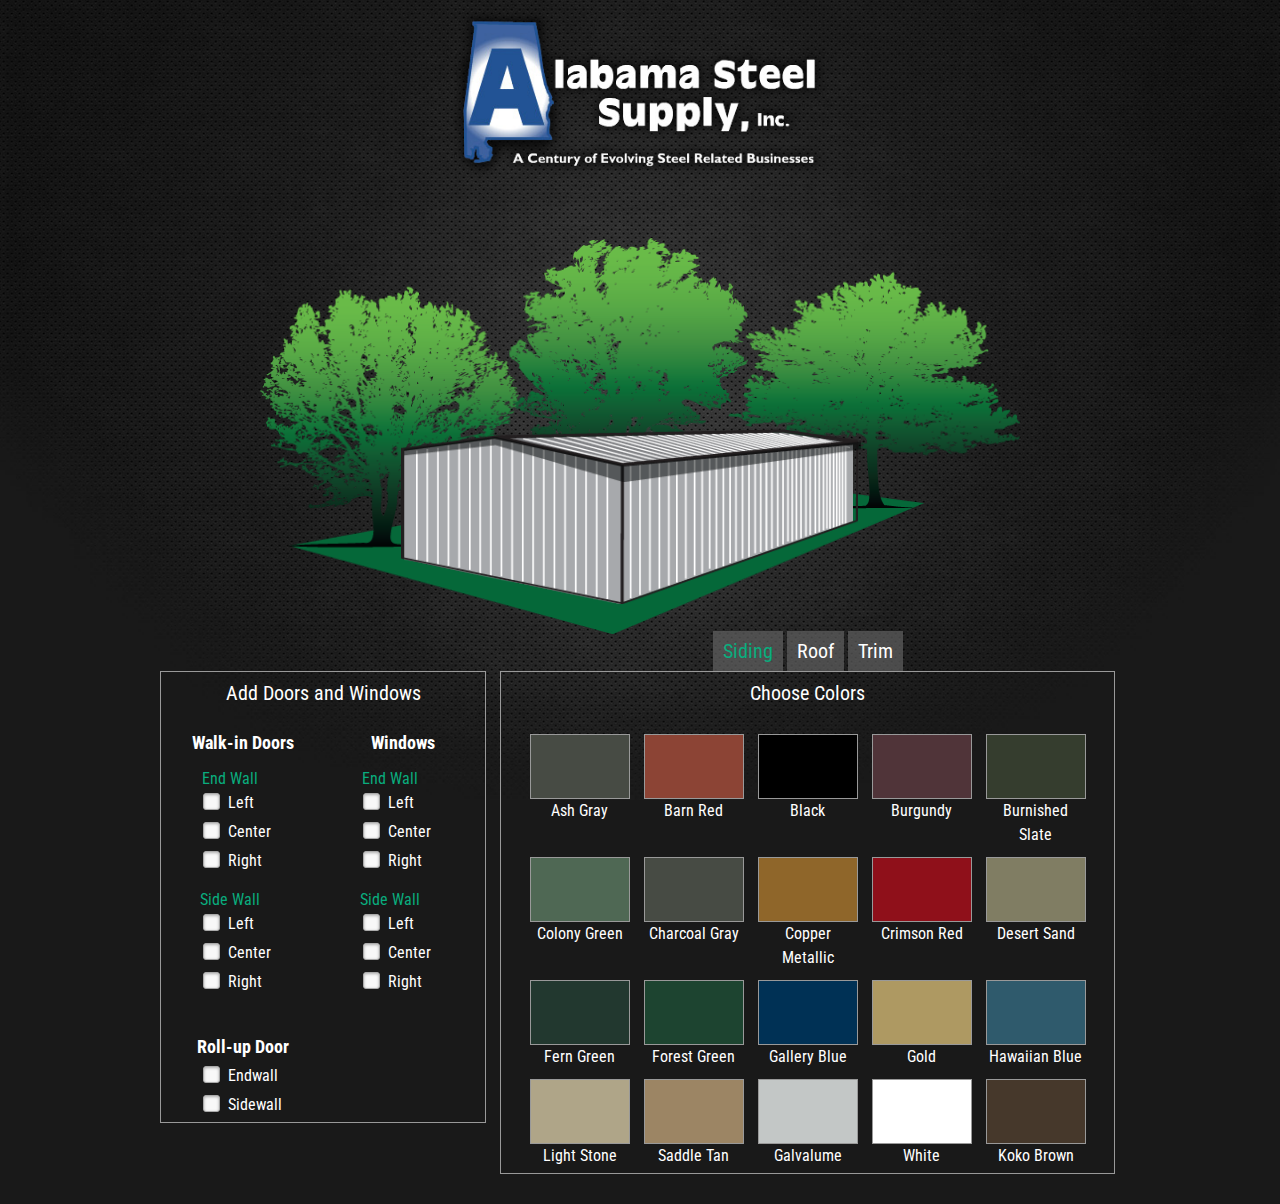
==== commit cf520be1: "color selections & layout complete" ====
--- a/index.html
+++ b/index.html
@@ -18,8 +18,8 @@
 			<div class="building-container">
 				<div class="forest-bg"><img src="img/trees_background.png"/></div>
 				<div class="shed-box">
-					<div class="float-item roof"><img src="img/roof/default-gray.png"/></div>
-					<div class="float-item trim"><img src="img/trim/default-black.png"/></div>
+					<div class="float-item roof"><img id="roof" src="img/roof/default-gray.png"/></div>
+					<div class="float-item trim"><img id="trim" src="img/trim/default-black.png"/></div>
 					<div class="float-item texture"><img src="img/siding-texture.png"/></div>
 					<div class="float-item siding"><img id="siding" src="img/siding/default-gray.png"/></div>
 					<div class="float-item shadow"><img src="img/shadow.png"/></div>
@@ -29,7 +29,7 @@
 		</div>
 		<div class="options">
 
-			<div class="split50 doors-windows" style="margin-right: 10px;">
+			<div class="split30 doors-windows" style="margin-right: 10px;">
 				<h2>Add Doors and Windows</h2>
 
 				<div class="split50">
@@ -57,12 +57,12 @@
 					    <label for="walkin-side-left">Left</label>
 					  </p>
 					  <p>
-					    <input type="checkbox" id="walkin-side-left" />
-					    <label for="walkin-side-left">Center</label>
-					  </p>
-					  <p>
-					    <input type="checkbox" id="walkin-side-left" />
-					    <label for="walkin-side-left">Right</label>
+					    <input type="checkbox" id="walkin-side-center" />
+					    <label for="walkin-side-center">Center</label>
+					  </p>
+					  <p>
+					    <input type="checkbox" id="walkin-side-right" />
+					    <label for="walkin-side-right">Right</label>
 					  </p>
 					</form>
 
@@ -84,32 +84,32 @@
 					<span>End Wall</span>
 					<form action="#">
 					  <p>
-					    <input type="checkbox" id="walkin-end-left" />
-					    <label for="walkin-end-left">Left</label>
-					  </p>
-					  <p>
-					    <input type="checkbox" id="walkin-end-center" />
-					    <label for="walkin-end-center">Center</label>
-					  </p>
-					  <p>
-					    <input type="checkbox" id="walkin-end-right" />
-					    <label for="walkin-end-right">Right</label>
+					    <input type="checkbox" id="windows-end-left" />
+					    <label for="windows-end-left">Left</label>
+					  </p>
+					  <p>
+					    <input type="checkbox" id="windows-end-center" />
+					    <label for="windows-end-center">Center</label>
+					  </p>
+					  <p>
+					    <input type="checkbox" id="windows-end-right" />
+					    <label for="windows-end-right">Right</label>
 					  </p>
 					</form>
 
 					<span>Side Wall</span>
 					<form action="#">
 					  <p>
-					    <input type="checkbox" id="walkin-side-left" />
-					    <label for="walkin-side-left">Left</label>
-					  </p>
-					  <p>
-					    <input type="checkbox" id="walkin-side-left" />
-					    <label for="walkin-side-left">Center</label>
-					  </p>
-					  <p>
-					    <input type="checkbox" id="walkin-side-left" />
-					    <label for="walkin-side-left">Right</label>
+					    <input type="checkbox" id="windows-side-left" />
+					    <label for="windows-side-left">Left</label>
+					  </p>
+					  <p>
+					    <input type="checkbox" id="windows-side-center" />
+					    <label for="windows-side-center">Center</label>
+					  </p>
+					  <p>
+					    <input type="checkbox" id="windows-side-right" />
+					    <label for="windows-side-right">Right</label>
 					  </p>
 					</form>
 				</div>
@@ -118,9 +118,11 @@
 			<div class="split50 color-options">
 				<h2>Choose Colors</h2>
 
-				<div id="siding-tab" class="color-tab">Siding</div>
-				<div id="siding-tab" class="color-tab">Roof</div>
-				<div id="siding-tab" class="color-tab">Trim</div>
+				<div class="color-tabs">
+					<div id="siding-tab" class="siding-tab color-tab selected">Siding</div>
+					<div id="roof-tab" class="roof-tab color-tab">Roof</div>
+					<div id="trim-tab" class="trim-tab color-tab">Trim</div>
+				</div>
 				
 				<div class="color-block">
 					<div class="color-choice" id="ash-gray"></div>
--- a/css/styles.css
+++ b/css/styles.css
@@ -1803,6 +1803,8 @@
   margin: auto;
   color: white;
   margin-bottom: 30px;
+  z-index: 99;
+  margin-top: 30px;
   /* checkbox aspect */
   /* checked mark aspect */
   /* checked mark aspect changes */
@@ -1831,18 +1833,41 @@
   margin-top: 15px;
   margin-left: -27px;
 }
-.options .split50 {
+.options .split50, .options .split30 {
   display: inline-block;
-  width: 48%;
+  width: 64%;
   border: 1px #999 solid;
   text-align: center;
   vertical-align: top;
 }
-.options .split50 .split50 {
+.options .split50 .split50, .options .split30 .split50 {
   border: none;
+  width: 48%;
+}
+.options .split30 {
+  width: 34%;
 }
 .options .color-options img {
   width: 100%;
+}
+.options .color-options h2 {
+  margin-bottom: -20px;
+}
+.options .color-tab {
+  background-color: rgba(102, 102, 102, 0.65);
+  display: inline-block;
+  padding: 5px 10px;
+  font-size: 20px;
+  cursor: pointer;
+}
+.options .color-tab:hover {
+  color: #09ad7e;
+}
+.options .color-tabs {
+  top: -58px;
+}
+.options .color-tabs .selected {
+  color: #09ad7e;
 }
 .options .color-block {
   display: inline-block;
@@ -1852,8 +1877,8 @@
 }
 .options .color-block .color-choice {
   border: 1px #999 solid;
-  min-width: 85px;
-  min-height: 70px;
+  min-width: 80px;
+  min-height: 65px;
   cursor: pointer;
 }
 .options .color-block .color-title {
@@ -1929,6 +1954,8 @@
   position: relative;
   padding-left: 25px;
   cursor: pointer;
+  font-size: 16px;
+  text-align: left;
 }
 .options [type="checkbox"]:not(:checked) + label:before,
 .options [type="checkbox"]:checked + label:before {
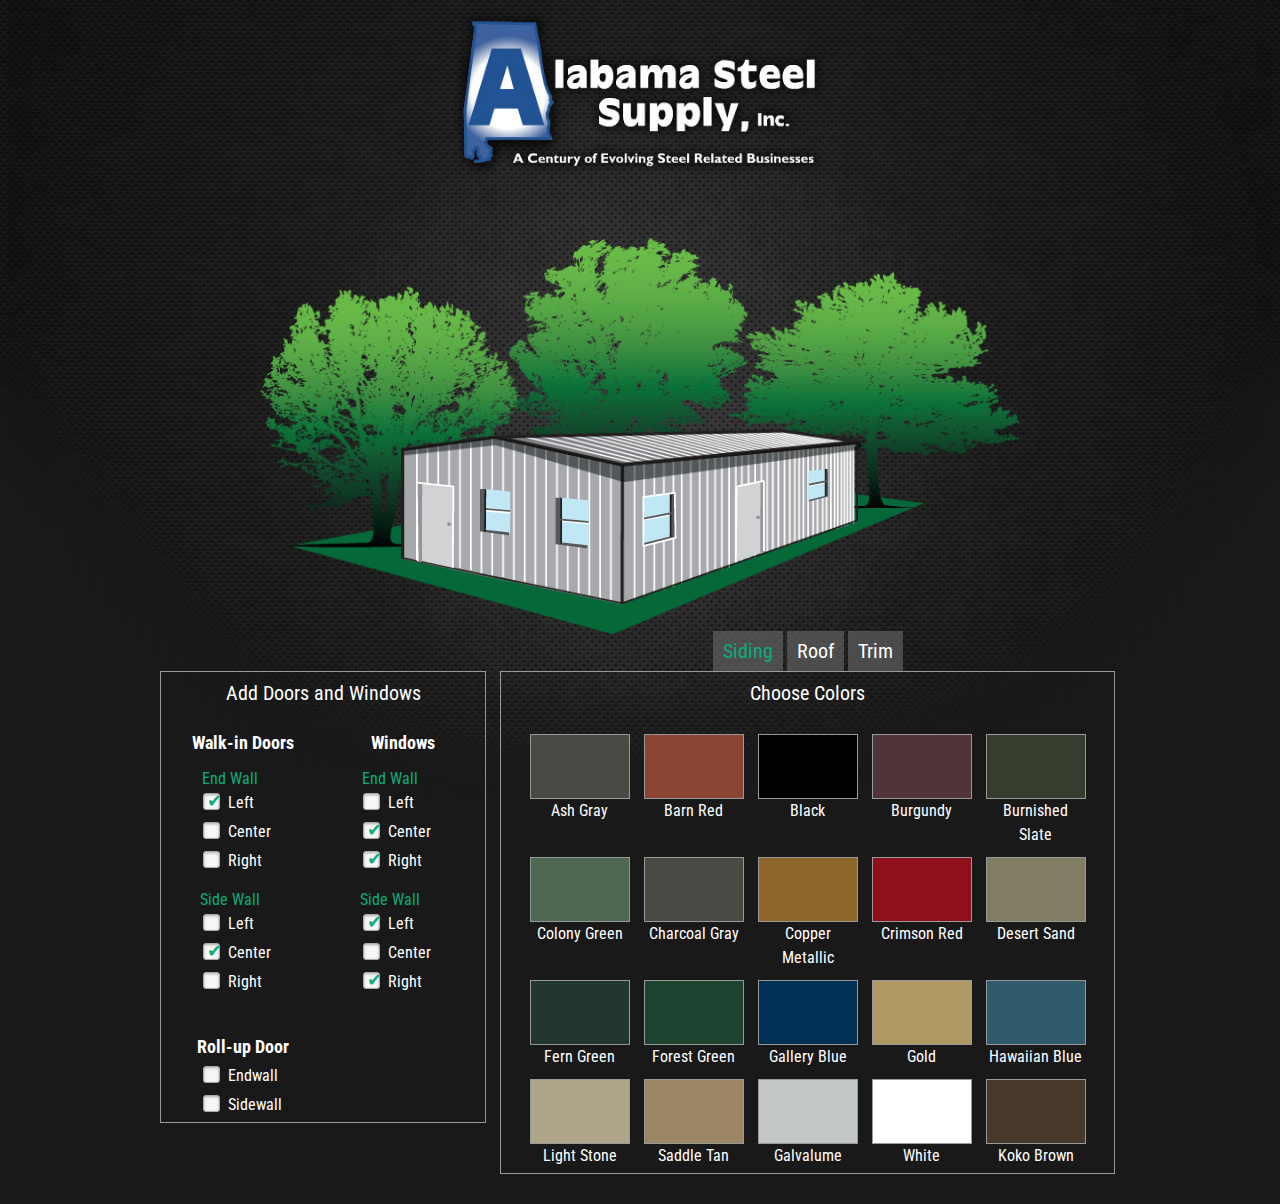
==== commit e201bc10: "doors and windows functionality complete" ====
--- a/index.html
+++ b/index.html
@@ -22,7 +22,19 @@
 					<div class="float-item trim"><img id="trim" src="img/trim/default-black.png"/></div>
 					<div class="float-item texture"><img src="img/siding-texture.png"/></div>
 					<div class="float-item siding"><img id="siding" src="img/siding/default-gray.png"/></div>
-					<div class="float-item shadow"><img src="img/shadow.png"/></div>
+					<div class="float-item shadow"><img src="img/shadow.png"/></div>					
+				</div>
+				<!--DOORS / WINDOWS -->
+				<div class="end-wall">
+					<div class="float-item walkin-end-left"><img src="img/doors/end-left.png"/></div>
+					<div class="float-item walkin-end-center"><img src="img/windows/end-center.png"/></div>
+					<div class="float-item walkin-end-right"><img src="img/windows/end-right.png"/></div>
+				</div>
+
+				<div class="side-wall">
+					<div class="float-item walkin-side-left"><img src="img/windows/side-left.png"/></div>
+					<div class="float-item walkin-side-center"><img src="img/doors/side-center.png"/></div>
+					<div class="float-item walkin-side-right"><img src="img/windows/side-right.png"/></div>
 				</div>
 				<!-- <div class="clear-fix"></div> -->
 			</div>
@@ -37,7 +49,7 @@
 					<span>End Wall</span>
 					<form action="#">
 					  <p>
-					    <input type="checkbox" id="walkin-end-left" />
+					    <input type="checkbox" id="walkin-end-left" checked/>
 					    <label for="walkin-end-left">Left</label>
 					  </p>
 					  <p>
@@ -57,7 +69,7 @@
 					    <label for="walkin-side-left">Left</label>
 					  </p>
 					  <p>
-					    <input type="checkbox" id="walkin-side-center" />
+					    <input type="checkbox" id="walkin-side-center" checked/>
 					    <label for="walkin-side-center">Center</label>
 					  </p>
 					  <p>
@@ -88,11 +100,11 @@
 					    <label for="windows-end-left">Left</label>
 					  </p>
 					  <p>
-					    <input type="checkbox" id="windows-end-center" />
+					    <input type="checkbox" id="windows-end-center" checked/>
 					    <label for="windows-end-center">Center</label>
 					  </p>
 					  <p>
-					    <input type="checkbox" id="windows-end-right" />
+					    <input type="checkbox" id="windows-end-right" checked/>
 					    <label for="windows-end-right">Right</label>
 					  </p>
 					</form>
@@ -100,7 +112,7 @@
 					<span>Side Wall</span>
 					<form action="#">
 					  <p>
-					    <input type="checkbox" id="windows-side-left" />
+					    <input type="checkbox" id="windows-side-left" checked/>
 					    <label for="windows-side-left">Left</label>
 					  </p>
 					  <p>
@@ -108,7 +120,7 @@
 					    <label for="windows-side-center">Center</label>
 					  </p>
 					  <p>
-					    <input type="checkbox" id="windows-side-right" />
+					    <input type="checkbox" id="windows-side-right" checked/>
 					    <label for="windows-side-right">Right</label>
 					  </p>
 					</form>
--- a/css/styles.css
+++ b/css/styles.css
@@ -1772,8 +1772,8 @@
 .al-steel-container .building-container .texture {
   margin-left: -3px;
   z-index: 40;
-  width: 57%;
-  top: 4px;
+  width: 58%;
+  top: 2px;
 }
 .al-steel-container .building-container .siding {
   top: 10px;
@@ -1793,6 +1793,43 @@
   z-index: 60;
   width: 60%;
   top: 9px;
+}
+.al-steel-container .building-container .walkin-end-left {
+  z-index: 80;
+  margin-left: -4px;
+  top: 53px;
+}
+.al-steel-container .building-container .walkin-end-center {
+  z-index: 80;
+  margin-left: 60px;
+  top: 61px;
+}
+.al-steel-container .building-container .walkin-end-right {
+  z-index: 80;
+  margin-left: 135px;
+  top: 69px;
+}
+.al-steel-container .building-container .walkin-side-left {
+  z-index: 80;
+  margin-left: 2px;
+  top: 48px;
+}
+.al-steel-container .building-container .walkin-side-center {
+  z-index: 80;
+  margin-left: 95px;
+  top: 37px;
+}
+.al-steel-container .building-container .walkin-side-right {
+  z-index: 80;
+  margin-left: 167px;
+  top: 26px;
+}
+.al-steel-container .end-wall {
+  top: -213px;
+  left: -220px;
+}
+.al-steel-container .side-wall {
+  top: -198px;
 }
 .al-steel-container .clear-fix {
   clear: both;
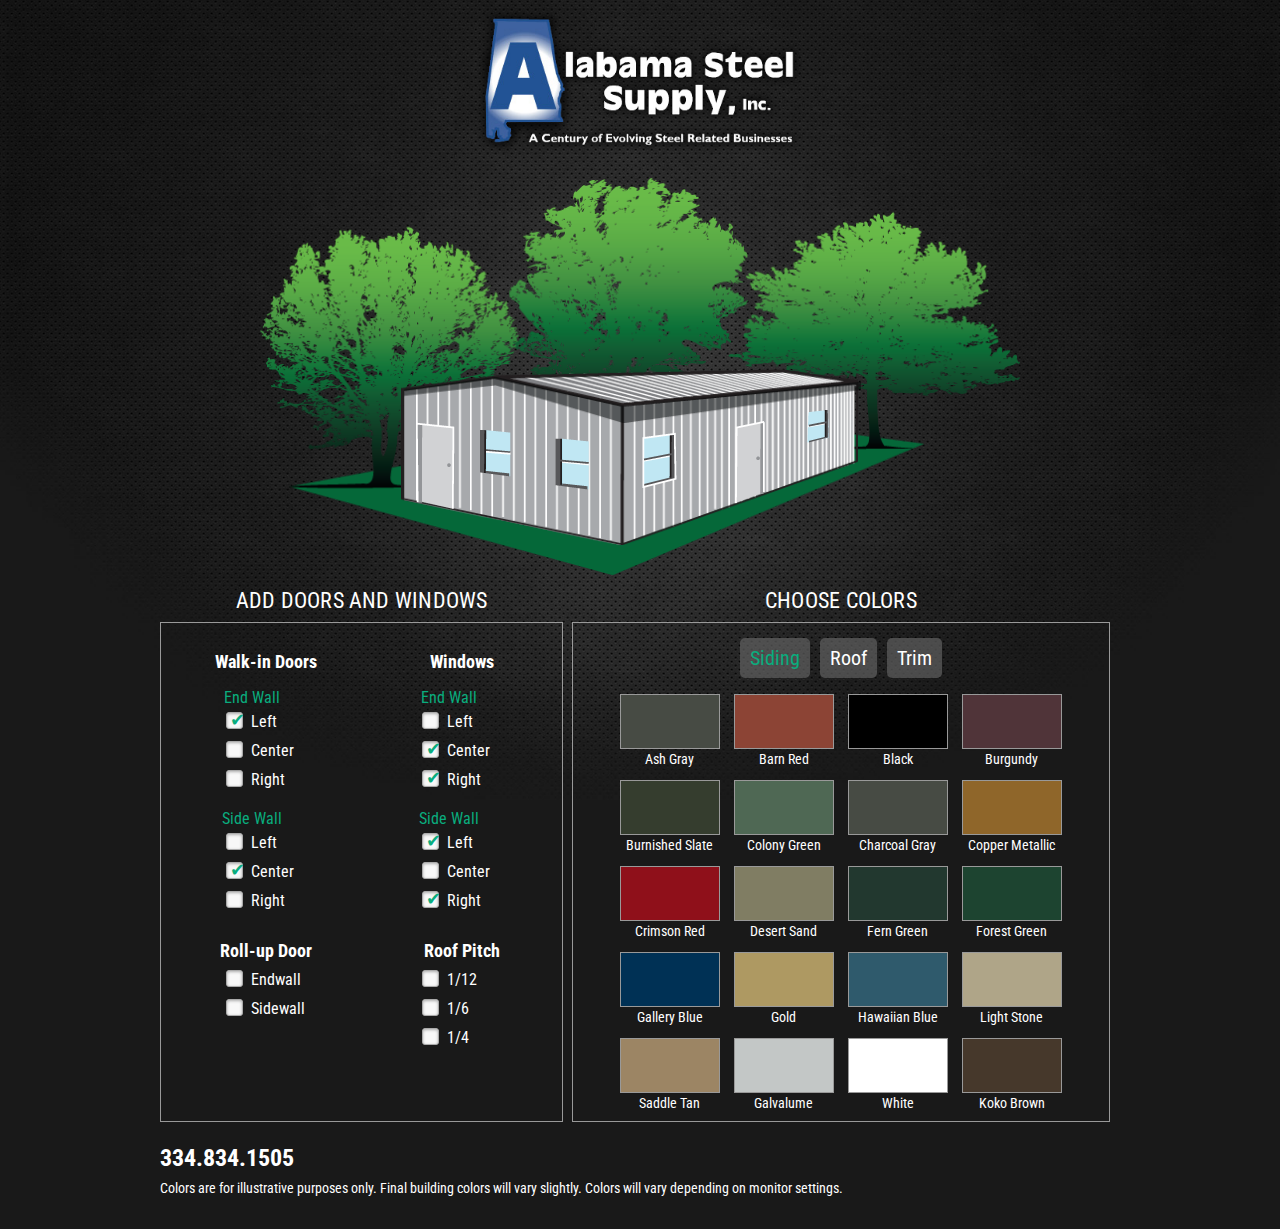
==== commit 5023543e: "AL Steel - desktop full screen complete" ====
--- a/index.html
+++ b/index.html
@@ -5,7 +5,8 @@
 		<meta http-equiv="X-UA-Compatible" content="IE=edge">
 		<title>Alabama Steel - Build Your Own</title>
 		<meta name="description" content="">
-		<meta name="viewport" content="width=device-width, initial-scale=1">
+		<!--meta name="viewport" content="width=device-width, initial-scale=1"-->
+		<meta name="viewport" content="width=320, initial-scale=0.4">
 		<link rel="stylesheet" href="css/styles.css">
 	</head>
 	<body>
@@ -36,12 +37,12 @@
 					<div class="float-item walkin-side-center"><img src="img/doors/side-center.png"/></div>
 					<div class="float-item walkin-side-right"><img src="img/windows/side-right.png"/></div>
 				</div>
-				<!-- <div class="clear-fix"></div> -->
+
 			</div>
 		</div>
 		<div class="options">
 
-			<div class="split30 doors-windows" style="margin-right: 10px;">
+			<div class="split30 doors-windows">
 				<h2>Add Doors and Windows</h2>
 
 				<div class="split50">
@@ -122,6 +123,22 @@
 					  <p>
 					    <input type="checkbox" id="windows-side-right" checked/>
 					    <label for="windows-side-right">Right</label>
+					  </p>
+
+					  <br/>
+					<h3>Roof Pitch</h3>
+					<form action="#">
+					  <p>
+					    <input type="checkbox" id="rollup-end" />
+					    <label for="rollup-end">1/12</label>
+					  </p>
+					  <p>
+					    <input type="checkbox" id="rollup-side" />
+					    <label for="rollup-side">1/6</label>
+					  </p>
+					  <p>
+					    <input type="checkbox" id="rollup-side" />
+					    <label for="rollup-side">1/4</label>
 					  </p>
 					</form>
 				</div>
@@ -227,6 +244,9 @@
 
 				<!--img src="img/colors-tmp.png"/-->
 			</div>
+			<br/><br/>
+			<h3 style="font-size: 24px;">334.834.1505</h3>
+			<p class="disclaimer">Colors are for illustrative purposes only. Final building colors will vary slightly. Colors will vary depending on monitor settings.</p>
 
 		</div>
 
--- a/css/styles.css
+++ b/css/styles.css
@@ -1706,13 +1706,6 @@
  * ==========================================================================
  * This is a placeholder and example for a view.
  */
-* {
-  -webkit-transition: all 0.2s ease;
-  -moz-transition: all 0.2s ease;
-  -ms-transition: all 0.2s ease;
-  -o-transition: all 0.2s ease;
-}
-
 body {
   font-family: 'Roboto Condensed', sans-serif;
   background-color: #191919;
@@ -1733,16 +1726,16 @@
   min-width: 845px;
 }
 .al-steel-container .logo-lockup {
-  width: 400px;
+  width: 350px;
   margin: auto;
 }
 .al-steel-container .logo-lockup img {
   width: 100%;
 }
 .al-steel-container .building-container {
-  width: 90%;
+  width: 761px;
   margin: auto;
-  margin-top: 35px;
+  margin-top: 0px;
 }
 .al-steel-container .building-container .shed-box {
   width: 100%;
@@ -1824,6 +1817,14 @@
   margin-left: 167px;
   top: 26px;
 }
+.al-steel-container .building-container .roll-up-end {
+  margin-left: 38px;
+  top: 42px;
+}
+.al-steel-container .building-container .roll-up-side {
+  top: 20px;
+  margin-left: 66px;
+}
 .al-steel-container .end-wall {
   top: -213px;
   left: -220px;
@@ -1841,7 +1842,7 @@
   color: white;
   margin-bottom: 30px;
   z-index: 99;
-  margin-top: 30px;
+  margin-top: 40px;
   /* checkbox aspect */
   /* checked mark aspect */
   /* checked mark aspect changes */
@@ -1853,12 +1854,16 @@
 .options h2 {
   color: #fff;
   font-size: 20px;
+  top: -45px;
+  text-transform: uppercase;
+  font-size: 22px;
+  letter-spacing: 0.01em;
 }
 .options h3 {
   color: white;
   font-size: 18px;
   margin-bottom: 8px;
-  margin-top: 15px;
+  margin-top: 0px;
 }
 .options p {
   margin-bottom: 5px;
@@ -1872,17 +1877,24 @@
 }
 .options .split50, .options .split30 {
   display: inline-block;
-  width: 64%;
+  width: 56%;
   border: 1px #999 solid;
   text-align: center;
   vertical-align: top;
+  height: 500px;
 }
 .options .split50 .split50, .options .split30 .split50 {
   border: none;
   width: 48%;
+  margin-top: -20px;
+  padding-bottom: 10px;
+  padding-left: 5px;
 }
 .options .split30 {
-  width: 34%;
+  width: 42%;
+}
+.options .doors-windows {
+  margin-right: 5px;
 }
 .options .color-options img {
   width: 100%;
@@ -1896,15 +1908,20 @@
   padding: 5px 10px;
   font-size: 20px;
   cursor: pointer;
+  border-radius: 5px;
+  margin: 3px;
 }
 .options .color-tab:hover {
   color: #09ad7e;
 }
 .options .color-tabs {
-  top: -58px;
+  top: -8px;
 }
 .options .color-tabs .selected {
   color: #09ad7e;
+}
+.options .disclaimer {
+  font-size: 14px;
 }
 .options .color-block {
   display: inline-block;
@@ -1915,11 +1932,12 @@
 .options .color-block .color-choice {
   border: 1px #999 solid;
   min-width: 80px;
-  min-height: 65px;
+  min-height: 55px;
   cursor: pointer;
 }
 .options .color-block .color-title {
   color: white;
+  font-size: 14px;
 }
 .options .color-block #ash-gray {
   background-color: #474b44;
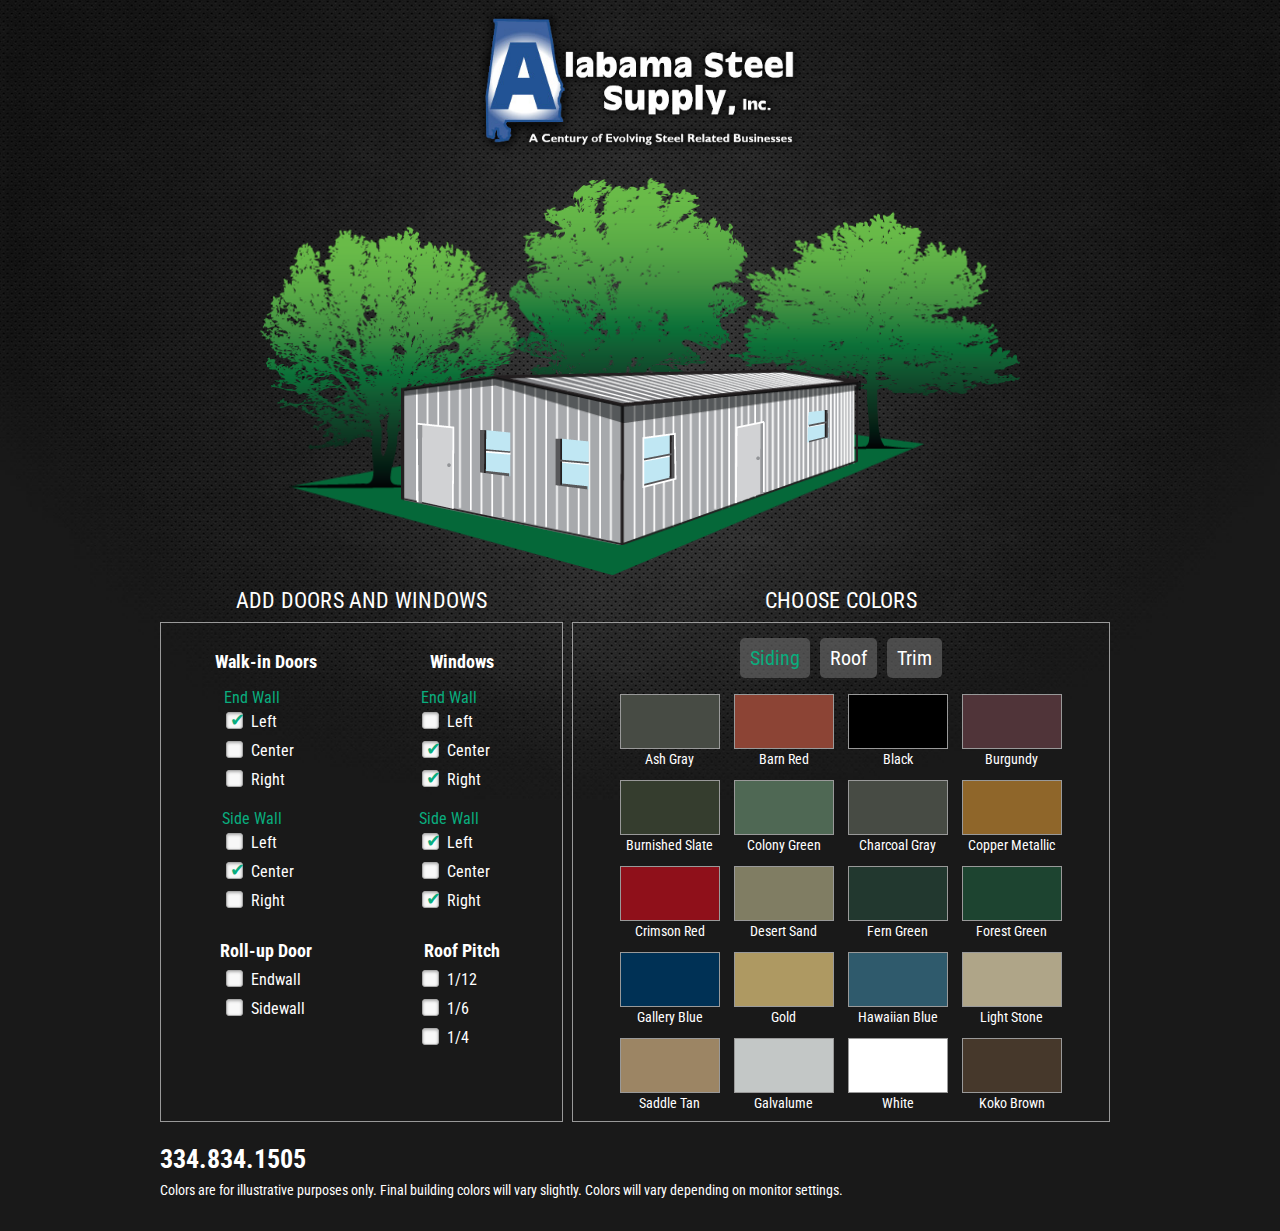
==== commit 9f5d33d8: "pitch checkboxes fix" ====
--- a/index.html
+++ b/index.html
@@ -6,7 +6,7 @@
 		<title>Alabama Steel - Build Your Own</title>
 		<meta name="description" content="">
 		<!--meta name="viewport" content="width=device-width, initial-scale=1"-->
-		<meta name="viewport" content="width=320, initial-scale=0.4">
+		<meta name="viewport" content="width=320, initial-scale=0.5">
 		<link rel="stylesheet" href="css/styles.css">
 	</head>
 	<body>
@@ -129,16 +129,16 @@
 					<h3>Roof Pitch</h3>
 					<form action="#">
 					  <p>
-					    <input type="checkbox" id="rollup-end" />
-					    <label for="rollup-end">1/12</label>
-					  </p>
-					  <p>
-					    <input type="checkbox" id="rollup-side" />
-					    <label for="rollup-side">1/6</label>
-					  </p>
-					  <p>
-					    <input type="checkbox" id="rollup-side" />
-					    <label for="rollup-side">1/4</label>
+					    <input type="checkbox" id="pitch-1-12" />
+					    <label for="pitch-1-12">1/12</label>
+					  </p>
+					  <p>
+					    <input type="checkbox" id="pitch-1-6" />
+					    <label for="pitch-1-6">1/6</label>
+					  </p>
+					  <p>
+					    <input type="checkbox" id="pitch-1-4" />
+					    <label for="pitch-1-4">1/4</label>
 					  </p>
 					</form>
 				</div>
@@ -245,7 +245,7 @@
 				<!--img src="img/colors-tmp.png"/-->
 			</div>
 			<br/><br/>
-			<h3 style="font-size: 24px;">334.834.1505</h3>
+			<h3 style="font-size: 26px;">334.834.1505</h3>
 			<p class="disclaimer">Colors are for illustrative purposes only. Final building colors will vary slightly. Colors will vary depending on monitor settings.</p>
 
 		</div>
--- a/css/styles.css
+++ b/css/styles.css
@@ -1851,6 +1851,12 @@
   /* hover style just for information */
   /* Useless styles, just for demo design */
 }
+@media only screen and (max-width: 768px) {
+  .options {
+    width: 100%;
+    text-align: center;
+  }
+}
 .options h2 {
   color: #fff;
   font-size: 20px;
@@ -1859,21 +1865,41 @@
   font-size: 22px;
   letter-spacing: 0.01em;
 }
+@media only screen and (max-width: 768px) {
+  .options h2 {
+    font-size: 28px;
+  }
+}
 .options h3 {
   color: white;
   font-size: 18px;
   margin-bottom: 8px;
   margin-top: 0px;
 }
+@media only screen and (max-width: 768px) {
+  .options h3 {
+    font-size: 30px;
+  }
+}
 .options p {
   margin-bottom: 5px;
   font-size: 14px;
+}
+@media only screen and (max-width: 768px) {
+  .options p {
+    margin-bottom: 3px;
+  }
 }
 .options span {
   color: #09ad7e;
   display: block;
   margin-top: 15px;
   margin-left: -27px;
+}
+@media only screen and (max-width: 768px) {
+  .options span {
+    font-size: 30px;
+  }
 }
 .options .split50, .options .split30 {
   display: inline-block;
@@ -1883,6 +1909,11 @@
   vertical-align: top;
   height: 500px;
 }
+@media only screen and (max-width: 768px) {
+  .options .split50, .options .split30 {
+    width: 75%;
+  }
+}
 .options .split50 .split50, .options .split30 .split50 {
   border: none;
   width: 48%;
@@ -1890,11 +1921,36 @@
   padding-bottom: 10px;
   padding-left: 5px;
 }
+@media only screen and (max-width: 768px) {
+  .options .split50 .split50, .options .split30 .split50 {
+    margin-top: -34px;
+  }
+}
 .options .split30 {
   width: 42%;
 }
+@media only screen and (max-width: 768px) {
+  .options .split30 {
+    width: 75%;
+  }
+}
 .options .doors-windows {
   margin-right: 5px;
+  min-width: 335px;
+}
+@media only screen and (max-width: 768px) {
+  .options .doors-windows {
+    margin-bottom: 60px;
+    height: 780px;
+  }
+}
+.options .color-options {
+  min-width: 455px;
+}
+@media only screen and (max-width: 768px) {
+  .options .color-options {
+    height: 1200px;
+  }
 }
 .options .color-options img {
   width: 100%;
@@ -1911,6 +1967,11 @@
   border-radius: 5px;
   margin: 3px;
 }
+@media only screen and (max-width: 768px) {
+  .options .color-tab {
+    font-size: 28px;
+  }
+}
 .options .color-tab:hover {
   color: #09ad7e;
 }
@@ -1929,15 +1990,30 @@
   width: 100px;
   vertical-align: top;
 }
+@media only screen and (max-width: 768px) {
+  .options .color-block {
+    width: 180px;
+  }
+}
 .options .color-block .color-choice {
   border: 1px #999 solid;
   min-width: 80px;
   min-height: 55px;
   cursor: pointer;
 }
+@media only screen and (max-width: 768px) {
+  .options .color-block .color-choice {
+    min-height: 65px;
+  }
+}
 .options .color-block .color-title {
   color: white;
   font-size: 14px;
+}
+@media only screen and (max-width: 768px) {
+  .options .color-block .color-title {
+    font-size: 24px;
+  }
 }
 .options .color-block #ash-gray {
   background-color: #474b44;
@@ -2011,6 +2087,16 @@
   cursor: pointer;
   font-size: 16px;
   text-align: left;
+}
+@media only screen and (max-width: 768px) {
+  .options [type="checkbox"]:not(:checked) + label,
+  .options [type="checkbox"]:checked + label {
+    position: relative;
+    padding-left: 45px;
+    cursor: pointer;
+    font-size: 38px;
+    text-align: left;
+  }
 }
 .options [type="checkbox"]:not(:checked) + label:before,
 .options [type="checkbox"]:checked + label:before {
@@ -2025,6 +2111,14 @@
   border-radius: 3px;
   box-shadow: inset 0 1px 3px rgba(0, 0, 0, 0.3);
 }
+@media only screen and (max-width: 768px) {
+  .options [type="checkbox"]:not(:checked) + label:before,
+  .options [type="checkbox"]:checked + label:before {
+    width: 40px;
+    height: 40px;
+    border: 2px solid #aaa;
+  }
+}
 .options [type="checkbox"]:not(:checked) + label:after,
 .options [type="checkbox"]:checked + label:after {
   content: '✔';
@@ -2036,6 +2130,12 @@
   color: #09ad7e;
   transition: all .2s;
 }
+@media only screen and (max-width: 768px) {
+  .options [type="checkbox"]:not(:checked) + label:after,
+  .options [type="checkbox"]:checked + label:after {
+    font-size: 38px;
+  }
+}
 .options [type="checkbox"]:not(:checked) + label:after {
   opacity: 0;
   -webkit-transform: scale(0);
@@ -2070,6 +2170,7 @@
 .options body {
   font-family: "Open sans", "Segoe UI", "Segoe WP", Helvetica, Arial, sans-serif;
   color: #777;
+  min-width: 1080px;
 }
 .options h1, .options h2 {
   margin-bottom: 5px;
@@ -2082,6 +2183,11 @@
 .options form {
   width: 80px;
   margin: 0 auto;
+}
+@media only screen and (max-width: 768px) {
+  .options form {
+    width: 140px;
+  }
 }
 .options .txtcenter {
   margin-top: 4em;
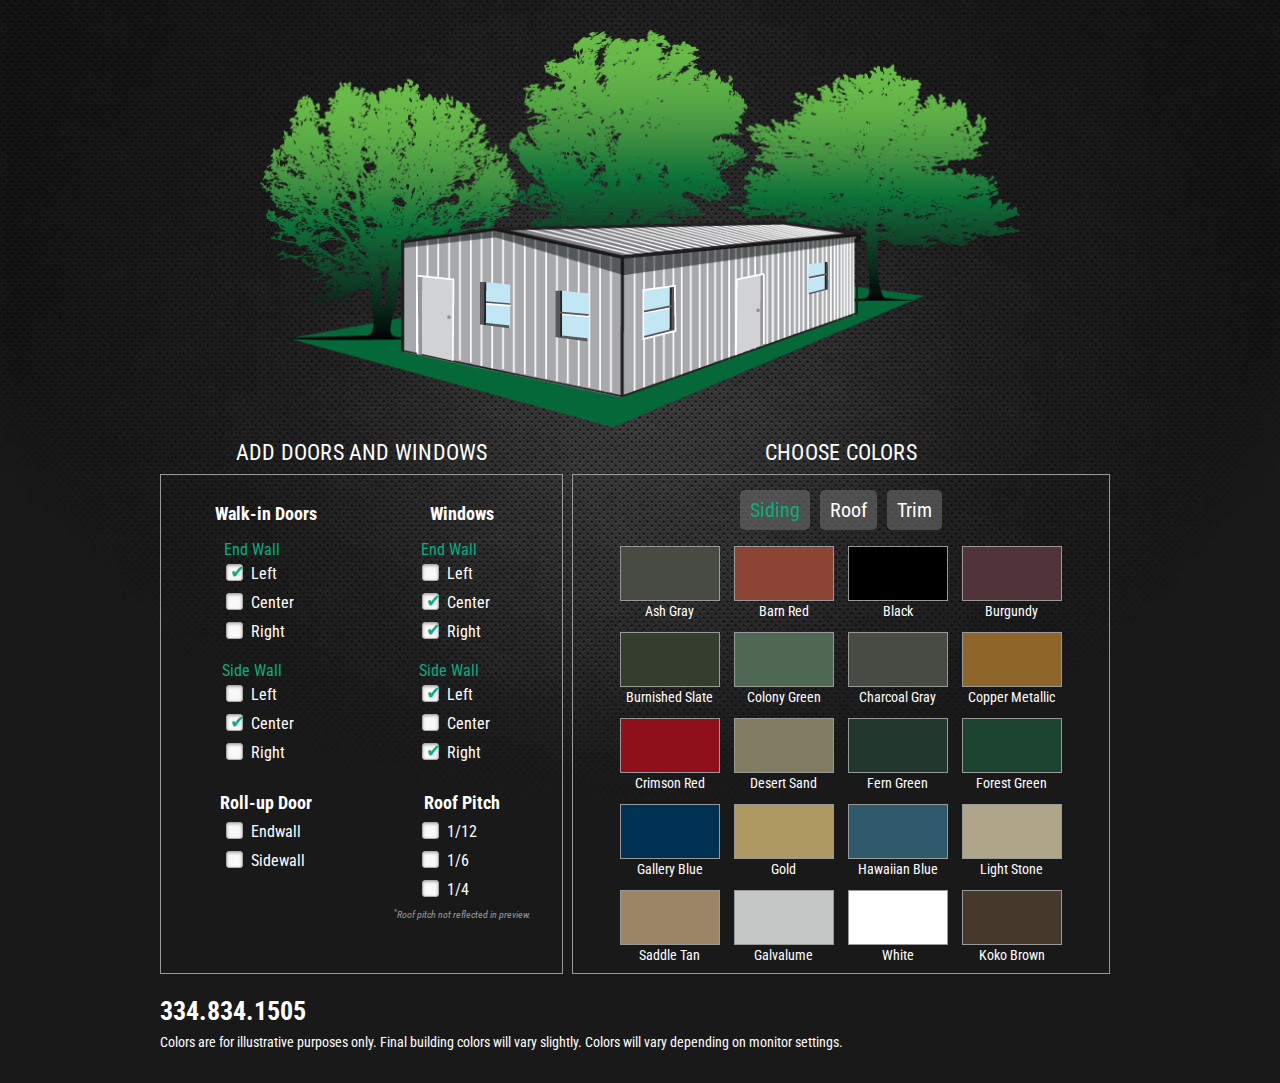
==== commit a81c8cab: "main navigation styled" ====
--- a/index.html
+++ b/index.html
@@ -9,13 +9,13 @@
 		<meta name="viewport" content="width=320, initial-scale=0.5">
 		<link rel="stylesheet" href="css/styles.css">
 	</head>
-	<body>
+	<body id="alsteel-body">
 
 		<!-- Content -->
 		<div class="al-steel-container">
-			<div class="logo-lockup">
+			<!--div class="logo-lockup">
 				<img src="img/al-steel-logo-trans.png"/>
-			</div>
+			</div-->
 			<div class="building-container">
 				<div class="forest-bg"><img src="img/trees_background.png"/></div>
 				<div class="shed-box">
@@ -126,7 +126,7 @@
 					  </p>
 
 					  <br/>
-					<h3>Roof Pitch</h3>
+					<h3>Roof Pitch</h3>						
 					<form action="#">
 					  <p>
 					    <input type="checkbox" id="pitch-1-12" />
@@ -141,6 +141,9 @@
 					    <label for="pitch-1-4">1/4</label>
 					  </p>
 					</form>
+					<div class="roof-disclaimer">
+						<sup>*</sup><i>Roof pitch not reflected in preview.</i>
+					</div>
 				</div>
 			</div>
 
--- a/css/styles.css
+++ b/css/styles.css
@@ -1714,6 +1714,41 @@
   background-attachment: fixed;
   background-repeat: no-repeat;
 }
+@media only screen and (max-width: 768px) {
+  body {
+    zoom: 40% !important;
+  }
+}
+@media only screen and (min-device-width: 375px) and (max-device-width: 667px) and (-webkit-device-pixel-ratio: 2) {
+  body div, body p, body h1, body h2, body h3, body form, body label, body .options span {
+    font-size: 100.1% !important;
+  }
+}
+@media only screen and (min-device-width: 414px) and (max-device-width: 736px) and (-webkit-device-pixel-ratio: 2) {
+  body div, body p, body h1, body h2, body h3, body form, body label, body .options span {
+    font-size: 100.1% !important;
+  }
+}
+@media only screen and (min-device-width: 320px) and (max-device-width: 568px) and (-webkit-device-pixel-ratio: 2) {
+  body div, body p, body h1, body h2, body h3, body form, body label, body .options span {
+    font-size: 100.1% !important;
+  }
+}
+@media only screen and (min-device-width: 320px) and (max-device-width: 480px) and (-webkit-device-pixel-ratio: 2) {
+  body div, body p, body h1, body h2, body h3, body form, body label, body .options span {
+    font-size: 100.1% !important;
+  }
+}
+@media only screen and (max-device-width: 640px), only screen and (max-device-width: 667px), only screen and (max-width: 480px) {
+  body div, body p, body h1, body h2, body h3, body form, body label, body .options span {
+    font-size: 100.1% !important;
+  }
+}
+@media only screen and (min-device-width: 414px) and (max-device-width: 736px) and (orientation: portrait) {
+  body div, body p, body h1, body h2, body h3, body form, body label, body .options span {
+    font-size: 100.1% !important;
+  }
+}
 
 .al-steel-container {
   width: 75%;
@@ -1724,6 +1759,12 @@
   font-family: 'Roboto Condensed', sans-serif;
   max-width: 845px;
   min-width: 845px;
+  margin-top: 30px;
+}
+@media only screen and (max-width: 768px) {
+  .al-steel-container {
+    margin-left: -2%;
+  }
 }
 .al-steel-container .logo-lockup {
   width: 350px;
@@ -1870,6 +1911,31 @@
     font-size: 28px;
   }
 }
+@media only screen and (min-device-width: 375px) and (max-device-width: 667px) and (-webkit-device-pixel-ratio: 2) {
+  .options h2 {
+    margin-top: -15px !important;
+  }
+}
+@media only screen and (min-device-width: 414px) and (max-device-width: 736px) and (-webkit-device-pixel-ratio: 2) {
+  .options h2 {
+    margin-top: -15px !important;
+  }
+}
+@media only screen and (min-device-width: 320px) and (max-device-width: 568px) and (-webkit-device-pixel-ratio: 2) {
+  .options h2 {
+    margin-top: -15px !important;
+  }
+}
+@media only screen and (min-device-width: 320px) and (max-device-width: 480px) and (-webkit-device-pixel-ratio: 2) {
+  .options h2 {
+    margin-top: -15px !important;
+  }
+}
+@media only screen and (max-device-width: 640px), only screen and (max-device-width: 667px), only screen and (max-width: 480px) {
+  .options h2 {
+    margin-top: -15px !important;
+  }
+}
 .options h3 {
   color: white;
   font-size: 18px;
@@ -1944,12 +2010,52 @@
     height: 780px;
   }
 }
+@media only screen and (min-device-width: 375px) and (max-device-width: 667px) and (-webkit-device-pixel-ratio: 2) {
+  .options .doors-windows {
+    height: 1050px !important;
+  }
+}
+@media only screen and (min-device-width: 414px) and (max-device-width: 736px) and (-webkit-device-pixel-ratio: 2) {
+  .options .doors-windows {
+    height: 1050px !important;
+  }
+}
+@media only screen and (min-device-width: 320px) and (max-device-width: 568px) and (-webkit-device-pixel-ratio: 2) {
+  .options .doors-windows {
+    height: 1050px !important;
+  }
+}
+@media only screen and (min-device-width: 320px) and (max-device-width: 480px) and (-webkit-device-pixel-ratio: 2) {
+  .options .doors-windows {
+    height: 1050px !important;
+  }
+}
 .options .color-options {
   min-width: 455px;
 }
 @media only screen and (max-width: 768px) {
   .options .color-options {
     height: 1200px;
+  }
+}
+@media only screen and (min-device-width: 375px) and (max-device-width: 667px) and (-webkit-device-pixel-ratio: 2) {
+  .options .color-options {
+    height: 1200px !important;
+  }
+}
+@media only screen and (min-device-width: 414px) and (max-device-width: 736px) and (-webkit-device-pixel-ratio: 2) {
+  .options .color-options {
+    height: 1200px !important;
+  }
+}
+@media only screen and (min-device-width: 320px) and (max-device-width: 568px) and (-webkit-device-pixel-ratio: 2) {
+  .options .color-options {
+    height: 1200px !important;
+  }
+}
+@media only screen and (min-device-width: 320px) and (max-device-width: 480px) and (-webkit-device-pixel-ratio: 2) {
+  .options .color-options {
+    height: 1200px !important;
   }
 }
 .options .color-options img {
@@ -2013,6 +2119,26 @@
 @media only screen and (max-width: 768px) {
   .options .color-block .color-title {
     font-size: 24px;
+  }
+}
+@media only screen and (min-device-width: 375px) and (max-device-width: 667px) and (-webkit-device-pixel-ratio: 2) {
+  .options .color-block .color-title {
+    font-size: 14px !important;
+  }
+}
+@media only screen and (min-device-width: 414px) and (max-device-width: 736px) and (-webkit-device-pixel-ratio: 2) {
+  .options .color-block .color-title {
+    font-size: 14px !important;
+  }
+}
+@media only screen and (min-device-width: 320px) and (max-device-width: 568px) and (-webkit-device-pixel-ratio: 2) {
+  .options .color-block .color-title {
+    font-size: 14px !important;
+  }
+}
+@media only screen and (min-device-width: 320px) and (max-device-width: 480px) and (-webkit-device-pixel-ratio: 2) {
+  .options .color-block .color-title {
+    font-size: 14px !important;
   }
 }
 .options .color-block #ash-gray {
@@ -2136,6 +2262,38 @@
     font-size: 38px;
   }
 }
+@media only screen and (min-device-width: 375px) and (max-device-width: 667px) and (-webkit-device-pixel-ratio: 2) {
+  .options [type="checkbox"]:not(:checked) + label:after,
+  .options [type="checkbox"]:checked + label:after {
+    font-size: 26px !important;
+    margin-left: -10px !important;
+    margin-top: -5px !important;
+  }
+}
+@media only screen and (min-device-width: 414px) and (max-device-width: 736px) and (-webkit-device-pixel-ratio: 2) {
+  .options [type="checkbox"]:not(:checked) + label:after,
+  .options [type="checkbox"]:checked + label:after {
+    font-size: 26px !important;
+    margin-left: -10px !important;
+    margin-top: -5px !important;
+  }
+}
+@media only screen and (min-device-width: 320px) and (max-device-width: 568px) and (-webkit-device-pixel-ratio: 2) {
+  .options [type="checkbox"]:not(:checked) + label:after,
+  .options [type="checkbox"]:checked + label:after {
+    font-size: 26px !important;
+    margin-left: -10px !important;
+    margin-top: -5px !important;
+  }
+}
+@media only screen and (min-device-width: 320px) and (max-device-width: 480px) and (-webkit-device-pixel-ratio: 2) {
+  .options [type="checkbox"]:not(:checked) + label:after,
+  .options [type="checkbox"]:checked + label:after {
+    font-size: 26px !important;
+    margin-left: -10px !important;
+    margin-top: -5px !important;
+  }
+}
 .options [type="checkbox"]:not(:checked) + label:after {
   opacity: 0;
   -webkit-transform: scale(0);
@@ -2201,6 +2359,31 @@
 .options .copy a {
   text-decoration: none;
   color: #4778d9;
+}
+
+.roof-disclaimer {
+  color: #999;
+  font-size: 10px;
+}
+@media only screen and (min-device-width: 375px) and (max-device-width: 667px) and (-webkit-device-pixel-ratio: 2) {
+  .roof-disclaimer {
+    font-size: 9px !important;
+  }
+}
+@media only screen and (min-device-width: 414px) and (max-device-width: 736px) and (-webkit-device-pixel-ratio: 2) {
+  .roof-disclaimer {
+    font-size: 9px !important;
+  }
+}
+@media only screen and (min-device-width: 320px) and (max-device-width: 568px) and (-webkit-device-pixel-ratio: 2) {
+  .roof-disclaimer {
+    font-size: 9px !important;
+  }
+}
+@media only screen and (min-device-width: 320px) and (max-device-width: 480px) and (-webkit-device-pixel-ratio: 2) {
+  .roof-disclaimer {
+    font-size: 9px !important;
+  }
 }
 
 /**
